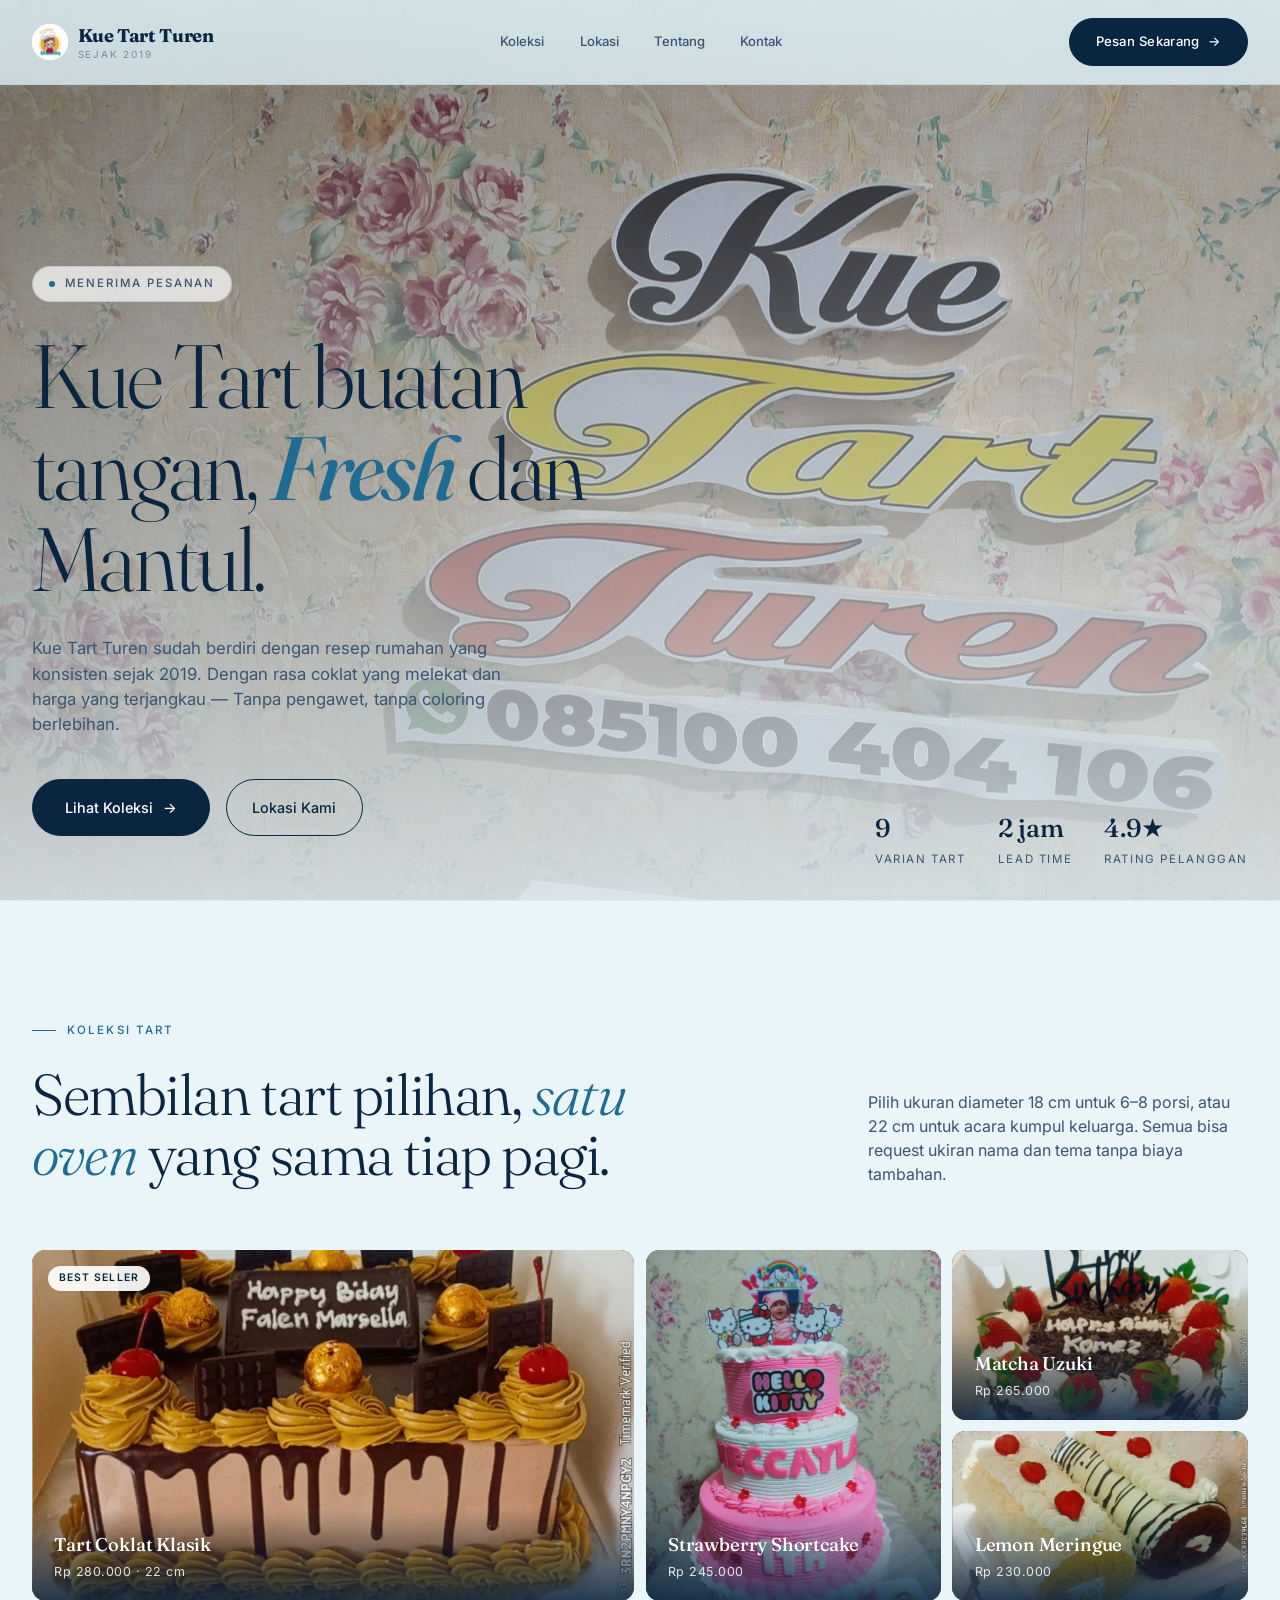
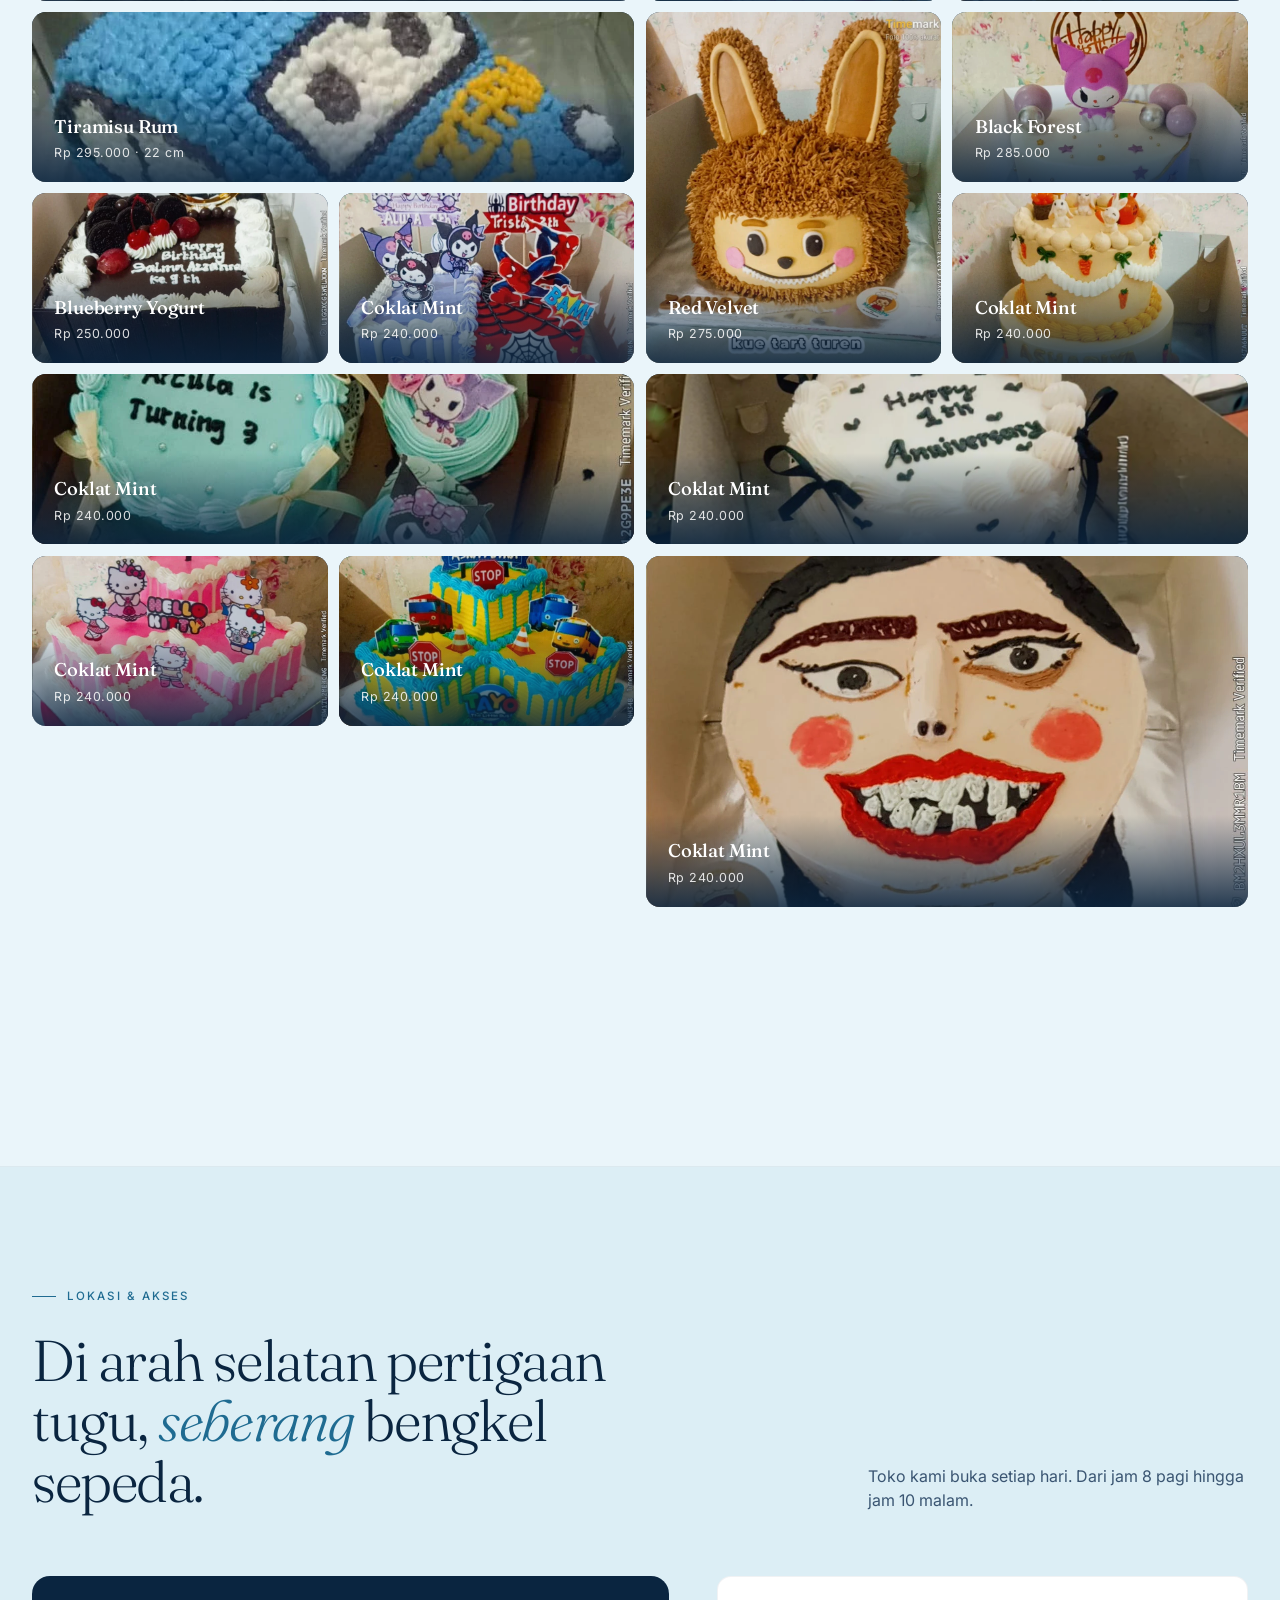
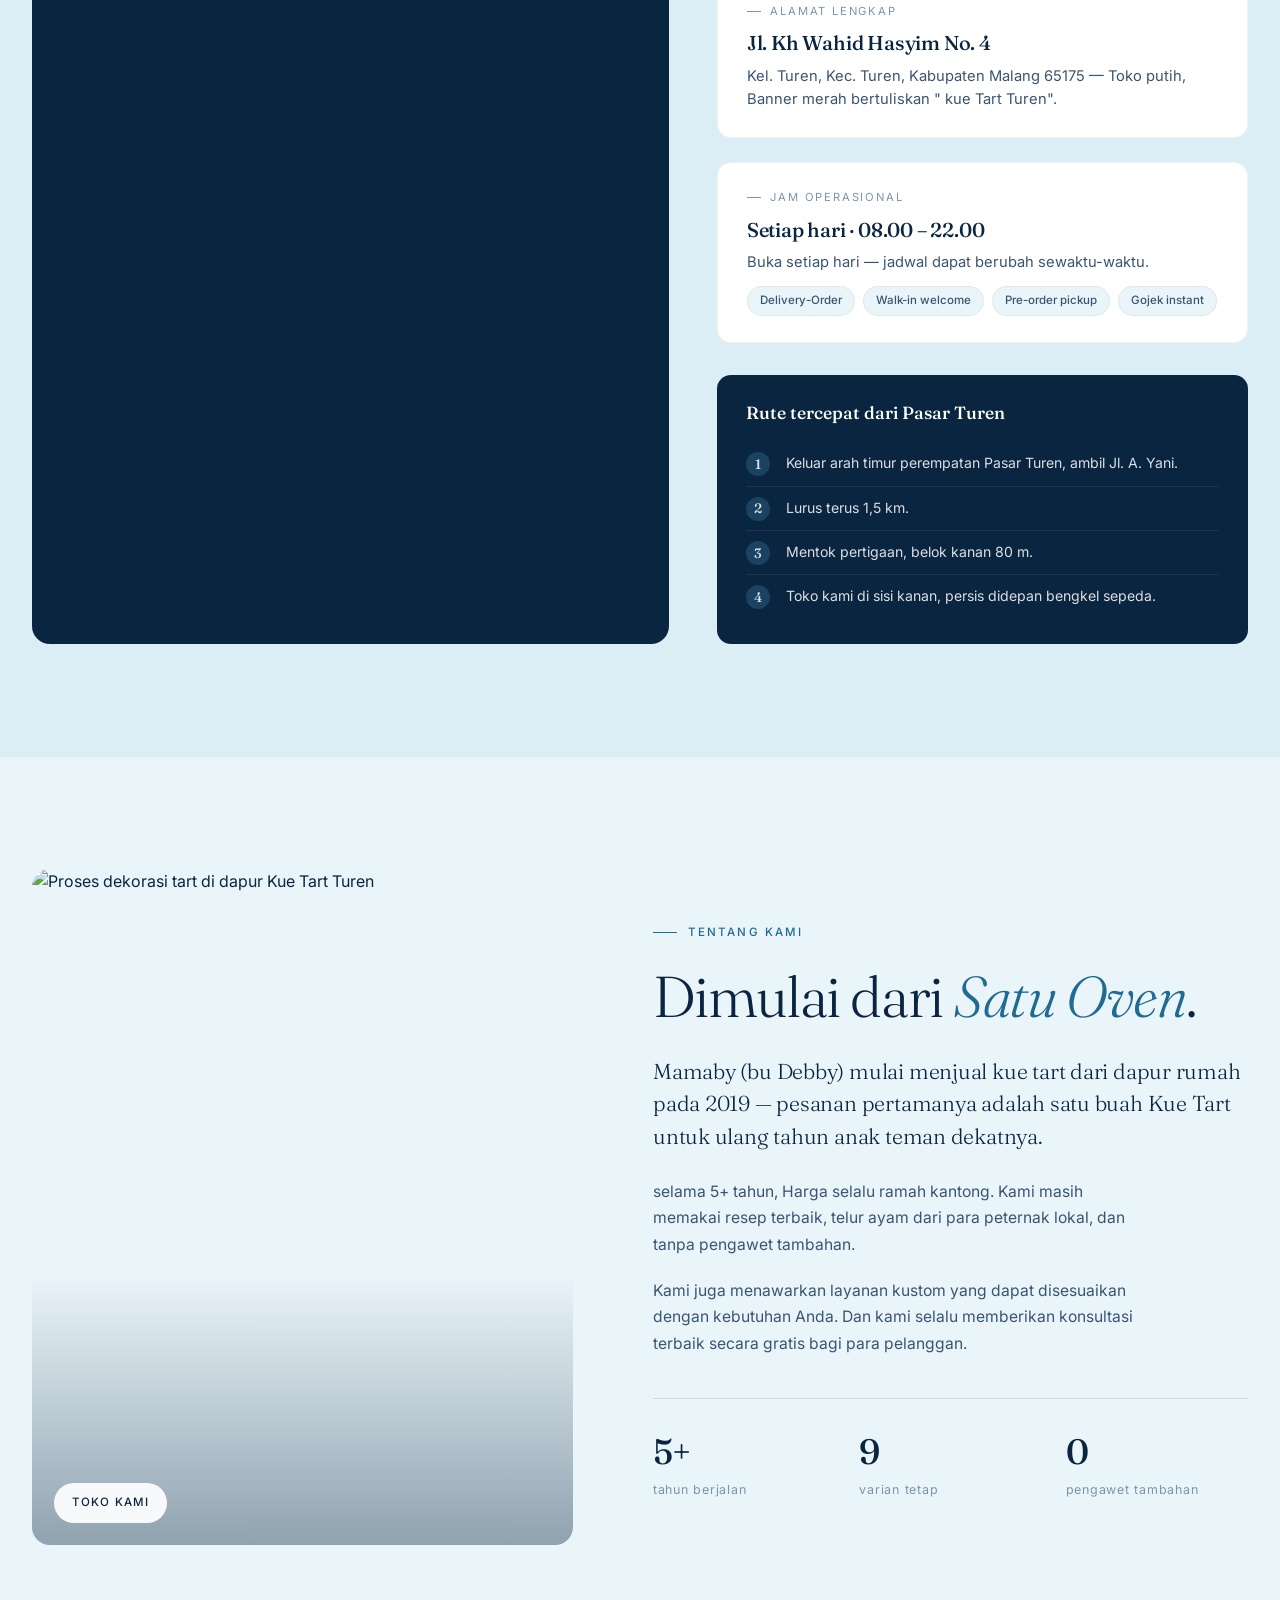
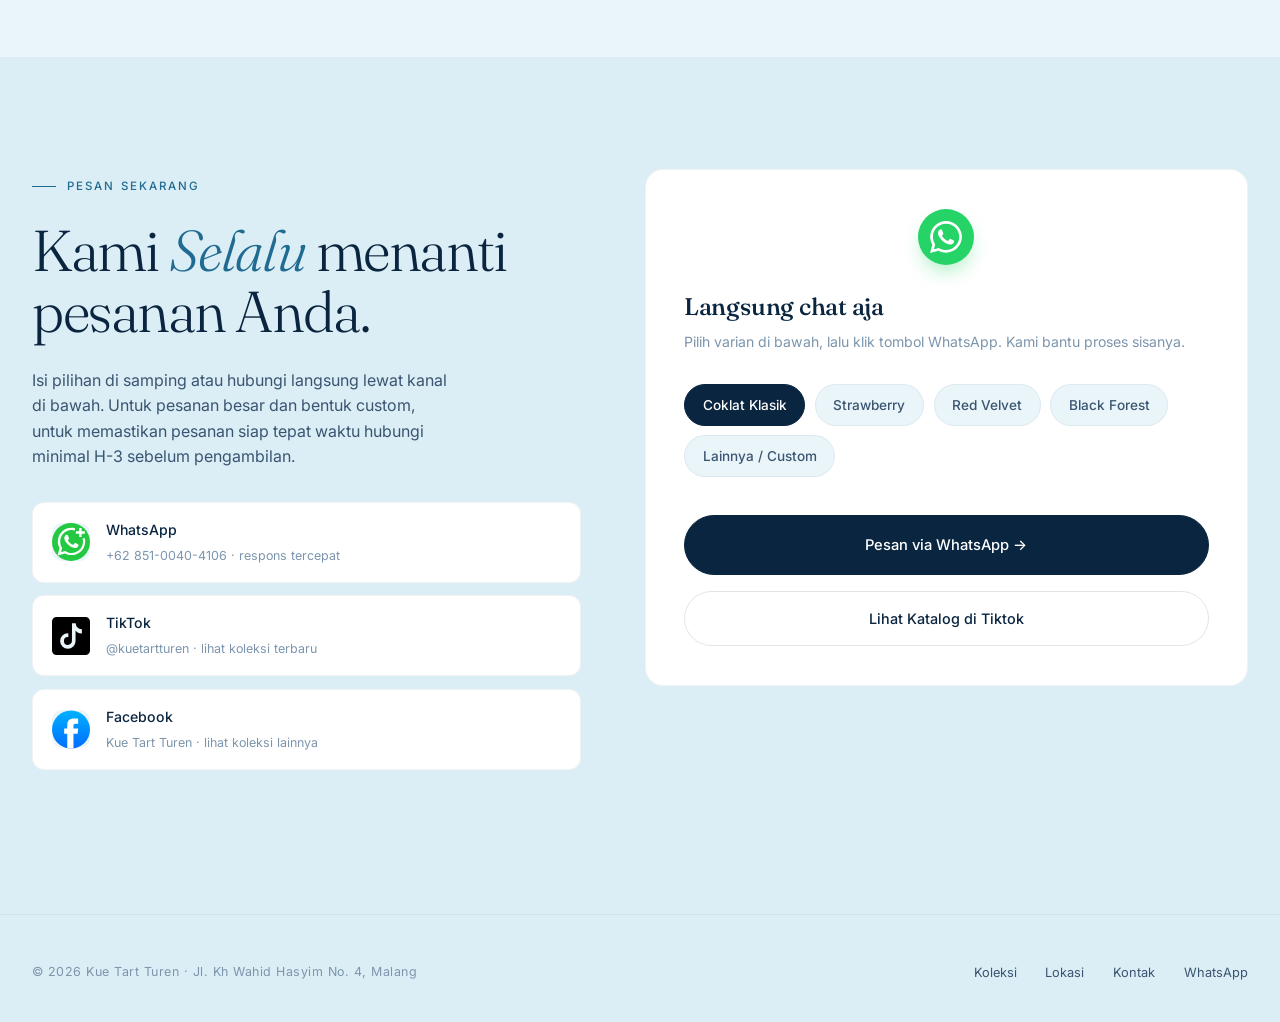
==== index.html @ ca5669f1 "badge thumbnails" ====
<!DOCTYPE html>
<html lang="id">
<head>
<meta charset="UTF-8">
<meta name="viewport" content="width=device-width, initial-scale=1.0">
<title>Kue Tart Turen — Tart Buatan Tangan, Tiap Hari Baru</title>
<link rel="preconnect" href="https://fonts.googleapis.com">
<link rel="preconnect" href="https://fonts.gstatic.com" crossorigin>
<link rel="stylesheet" href="https://fonts.googleapis.com/css2?family=Inter:wght@400;500;600&family=Fraunces:ital,opsz,wght@0,9..144,300;0,9..144,500;0,9..144,700;1,9..144,500&display=swap">
<link rel="stylesheet" href="style.css">
</head>
<body>
<!-- PRELOADER -->
<div id="preloader">
  <div class="loader-circle"></div>
  <p class="loader-text">Menyiapkan Oven...</p>
</div>

<!-- NAVBAR -->
<nav class="nav" id="nav">
  <a href="#beranda" class="logo" aria-label="Kue Tart Turen">
    <span aria-hidden="true"><img src="asset/logo.webp" alt="" class="logo-img"></span>
    <span>Kue Tart Turen<small>sejak 2019</small></span>
  </a>
  <div class="nav-links" id="navLinks">
    <a href="#koleksi">Koleksi</a>
    <a href="#lokasi">Lokasi</a>
    <a href="#tentang">Tentang</a>
    <a href="#kontak">Kontak</a>
  </div>
  <a href="#kontak" class="btn-cta">
    <span>Pesan Sekarang</span>
    <span class="arrow">→</span>
  </a>
  <div class="burger" id="burger" aria-label="Menu">
    <span></span><span></span><span></span>
  </div>
</nav>

<!-- HERO -->
<section class="hero" id="beranda">
  <!-- <img class="hero-photo" id="heroPhoto" src="/tartweb1/asset/tartheroc2.jpeg" alt="Kue Tart Turen"> -->
     <picture>
    <!-- Jika layar lebih dari 920px (Desktop), pakai tartheroc1.jpeg -->
    <source media="(min-width: 921px)" srcset="/asset/tartheroc1.webp">
    <!-- Default untuk HP & Tablet (di bawah 921px), pakai tartheroc2.jpeg -->
    <img class="hero-photo" id="heroPhoto" src="/asset/tartheroc2.webp" alt="Kue Tart Turen">
  </picture>
  <div class="hero-veil"></div>
  <div class="hero-content">
    <div class="hero-tag reveal"><span class="dot"></span> Menerima pesanan</div>
    <h1 class="reveal">Kue Tart buatan tangan, <em>Fresh</em> dan Mantul.</h1>
    <p class="hero-sub reveal">Kue Tart Turen sudah berdiri dengan resep rumahan yang konsisten sejak 2019. Dengan rasa coklat yang melekat dan harga yang terjangkau — Tanpa pengawet, tanpa coloring berlebihan.</p>
    <div class="hero-actions reveal">
      <a href="#koleksi" class="btn-primary">Lihat Koleksi <span class="arrow">→</span></a>
      <a href="#lokasi" class="btn-ghost">Lokasi Kami</a>
    </div>
  </div>
  <div class="hero-meta">
    <span><b>9</b>varian tart</span>
    <span><b>2 jam</b>lead time</span>
    <span><b>4.9★</b>rating pelanggan</span>
  </div>
</section>

<!-- KOLEKSI -->
<section class="koleksi" id="koleksi">
  <div class="container">
    <div class="section-head reveal">
      <div>
        <div class="eyebrow">Koleksi Tart</div>
        <h2 class="section-title">Sembilan tart pilihan, <em>satu oven</em> yang sama tiap pagi.</h2>
      </div>
      <p>Pilih ukuran diameter 18 cm untuk 6–8 porsi, atau 22 cm untuk acara kumpul keluarga. Semua bisa request ukiran nama dan tema tanpa biaya tambahan.</p>
    </div>

    <div class="mosaic reveal" id="mosaic">
      <div class="tile size-big">
        <div class="tile-badge">Best seller</div>
        <img src="/asset/thumb/tartguyur.webp" alt="Tart Coklat Klasik">
        <div class="tile-info">
          <h3>Tart Coklat Klasik</h3>
          <p class="price">Rp 280.000 · 22 cm</p>
          <p class="desc">Coklat Belgia 64%, krim mentega ringan, dua lapis spons coklat.</p>
        </div>
      </div>
      <div class="tile size-tall">
        <img src="asset/thumb/tarttingkat3.webp" alt="Strawberry Shortcake">
        <div class="tile-info">
          <h3>Strawberry Shortcake</h3>
          <p class="price">Rp 245.000</p>
          <p class="desc">Spons vanila, krim diplomat, strawberry segar.</p>
        </div>
      </div>
      <div class="tile">
        <img src="asset/thumb/strawberrycake.webp" alt="Matcha Uzuki">
        <div class="tile-info">
          <h3>Matcha Uzuki</h3>
          <p class="price">Rp 265.000</p>
        </div>
      </div>
      <div class="tile">
        <img src="asset/thumb/rollcake.webp" alt="Lemon Meringue">
        <div class="tile-info">
          <h3>Lemon Meringue</h3>
          <p class="price">Rp 230.000</p>
        </div>
      </div>
      <div class="tile size-wide">
        <img src="asset/thumb/3dkuekarakter.webp" alt="Tart Karakter">iramisu Rum">
        <div class="tile-info">
          <h3>Tiramisu Rum</h3>
          <p class="price">Rp 295.000 · 22 cm</p>
          <p class="desc">Mascarpone, kopi espresso, ladyfinger, sentuhan rum.</p>
        </div>
      </div>
      <div class="tile size-tall">
        <!-- <div class="tile-badge">Baru</div> -->
        <img src="asset/thumb/headcake.webp" alt="Red Velvet">
        <div class="tile-info">
          <h3>Red Velvet</h3>
          <p class="price">Rp 275.000</p>
          <p class="desc">Coklat merah, krim keju, krumble kacang.</p>
        </div>
      </div>
      <div class="tile">
        <img src="asset/thumb/tartkarakter.webp" alt="Black Forest">
        <div class="tile-info">
          <h3>Black Forest</h3>
          <p class="price">Rp 285.000</p>
        </div>
      </div>
      <div class="tile">
        <img src="asset/thumb/tartcoklatpagar.webp" alt="Blueberry Yogurt">
        <div class="tile-info">
          <h3>Blueberry Yogurt</h3>
          <p class="price">Rp 250.000</p>
        </div>
      </div>
      <!-- Contoh item ke-9 (dan seterusnya hingga 15) -->
      <div class="tile size-wide">
        <!-- <div class="tile-badge">Promo</div> -->
        <img src="asset/thumb/bentocupcake.webp" alt="Coklat Mint">
        <div class="tile-info">
          <h3>Coklat Mint</h3>
          <p class="price">Rp 240.000</p>
        </div>
      </div>
      <div class="tile">        
        <img src="asset/thumb/tart2tema.webp" alt="Coklat Mint">
        <div class="tile-info">
          <h3>Coklat Mint</h3>
          <p class="price">Rp 240.000</p>
        </div>
      </div>
      <div class="tile">        
        <img src="asset/thumb/tarttingkat2.webp" alt="Coklat Mint">
        <div class="tile-info">
          <h3>Coklat Mint</h3>
          <p class="price">Rp 240.000</p>
        </div>
      </div>
      <div class="tile size-wide">        
        <img src="asset/thumb/tartpita.webp" alt="Coklat Mint">
        <div class="tile-info">
          <h3>Coklat Mint</h3>
          <p class="price">Rp 240.000</p>
        </div>
      </div>
      <div class="tile">        
        <img src="asset/thumb/tartsudut.webp" alt="Coklat Mint">
        <div class="tile-info">
          <h3>Coklat Mint</h3>
          <p class="price">Rp 240.000</p>
        </div>
      </div>
      <div class="tile">        
        <img src="asset/thumb/tartsudutfull.webp" alt="Coklat Mint">
        <div class="tile-info">
          <h3>Coklat Mint</h3>
          <p class="price">Rp 240.000</p>
        </div>
      </div>
      <div class="tile size-big">        
        <img src="asset/thumb/uglyfacecake.webp" alt="Coklat Mint">
        <div class="tile-info">
          <h3>Coklat Mint</h3>
          <p class="price">Rp 240.000</p>
        </div>
      </div>
    </div>

          

    <div class="koleksi-foot reveal">
      <p>Pesanan custom di atas 2 kg atau bentuk karakter silakan konsultasi 3 hari sebelumnya — kapasitas oven terbatas.</p>
      <a href="#kontak" class="btn-ghost">Konsultasi pesanan →</a>
    </div>
  </div>
</section>

<!-- LOKASI -->
<section class="lokasi" id="lokasi">
  <div class="container">
    <div class="section-head reveal">
      <div>
        <div class="eyebrow">Lokasi & Akses</div>
        <h2 class="section-title">Di arah selatan pertigaan tugu, <em>seberang</em> bengkel sepeda.</h2>
      </div>
      <p>Toko kami buka setiap hari. Dari jam 8 pagi hingga jam 10 malam.</p>
    </div>

    <div class="lokasi-wrap reveal">
           <!-- MAP GOOGLE EMBED -->
      <div class="map-card">
        <iframe 
          src="https://www.google.com/maps/embed?pb=!1m18!1m12!1m3!1d1974.6518699689689!2d112.70474465391311!3d-8.172123708389917!2m3!1f0!2f0!3f0!3m2!1i1024!2i768!4f13.1!3m3!1m2!1s0x2dd61f5e01db86ab%3A0x867a70ca818c56b8!2sKue%20tart%20turen!5e0!3m2!1sen!2sid!4v1791032159980!5m2!1sen!2sid"
          style="border:0; width: 100%; height: 100%; position: absolute; inset: 0; min-height: 520px;" 
          allowfullscreen="" 
          loading="lazy" 
          referrerpolicy="no-referrer-when-downgrade">
        </iframe>
      </div>

      <!-- INFO -->
      <div class="lokasi-info">
        <div class="info-row">
          <div class="label">Alamat lengkap</div>
          <h4>Jl. Kh Wahid Hasyim No. 4</h4>
          <p>Kel. Turen, Kec. Turen, Kabupaten Malang 65175 — Toko putih, Banner merah bertuliskan " kue Tart Turen".</p>
        </div>

        <div class="info-row">
          <div class="label">Jam operasional</div>
          <h4>Setiap hari · 08.00 – 22.00</h4>
          <p>Buka setiap hari — jadwal dapat berubah sewaktu-waktu.</p>
          <div class="pill-row">
            <span class="pill">Delivery-Order</span>
            <span class="pill">Walk-in welcome</span>
            <span class="pill">Pre-order pickup</span>
            <span class="pill">Gojek instant</span>
          </div>
        </div>

        <div class="directions">
          <h4>Rute tercepat dari Pasar Turen</h4>
          <div class="dir-step"><span class="dir-num">1</span><span>Keluar arah timur perempatan Pasar Turen, ambil Jl. A. Yani.</span></div>
          <div class="dir-step"><span class="dir-num">2</span><span>Lurus terus 1,5 km.</span></div>
          <div class="dir-step"><span class="dir-num">3</span><span>Mentok pertigaan, belok kanan 80 m.</span></div>
          <div class="dir-step"><span class="dir-num">4</span><span>Toko kami di sisi kanan, persis didepan bengkel sepeda.</span></div>
        </div>
      </div>
    </div>
  </div>
</section>

<!-- ABOUT -->
<section class="about" id="tentang">
  <div class="container">
    <div class="about-wrap">
      <div class="about-visual reveal">
        <img src="https://picsum.photos/seed/tart-turen-pemilik/800/1000" alt="Proses dekorasi tart di dapur Kue Tart Turen">
        <div class="about-stamp">Toko Kami</div>
      </div>
      <div class="about-text reveal">
        <div class="eyebrow">Tentang Kami</div>
        <h2 class="section-title">Dimulai dari <em>Satu Oven</em>.</h2>
        <p class="lead" style="margin-top:1.8rem">Mamaby (bu Debby) mulai menjual kue tart dari dapur rumah pada 2019 — pesanan pertamanya adalah satu buah Kue Tart untuk ulang tahun anak teman dekatnya.</p>
        <p>selama 5+ tahun, Harga selalu ramah kantong. Kami masih memakai resep terbaik, telur ayam dari para peternak lokal, dan tanpa pengawet tambahan.</p>
        <p>Kami juga menawarkan layanan kustom yang dapat disesuaikan dengan kebutuhan Anda. Dan kami selalu memberikan konsultasi terbaik secara gratis bagi para pelanggan.</p>

        <div class="stats">
          <div class="stat"><b>5+</b><span>tahun berjalan</span></div>
          <div class="stat"><b>9</b><span>varian tetap</span></div>
          <div class="stat"><b>0</b><span>pengawet tambahan</span></div>
        </div>
      </div>
    </div>
  </div>
</section>

<!-- KONTAK -->
<section class="kontak" id="kontak">
  <div class="container">
    <div class="kontak-wrap">
      <div class="kontak-left reveal">
        <div class="eyebrow">Pesan Sekarang</div>
        <h2 class="section-title">Kami <em>Selalu</em> menanti pesanan Anda.</h2>
        <p>Isi pilihan di samping atau hubungi langsung lewat kanal di bawah. Untuk pesanan besar dan bentuk custom, untuk memastikan pesanan siap tepat waktu hubungi minimal H-3 sebelum pengambilan.</p>

        <div class="contact-channels">
          <a class="channel" href="https://wa.me/6285100404106">
            <div class="channel-ic"><img src="asset/wa.svg" alt=""></div>
            <div class="channel-info"><b>WhatsApp</b><span>+62 851-0040-4106 · respons tercepat</span></div>
          </a>
          <a class="channel" href="https://www.tiktok.com/@kuetartturen">
            <div class="channel-ic"><img src="asset/tt.svg" alt=""></div>
            <div class="channel-info"><b>TikTok</b><span>@kuetartturen · lihat koleksi terbaru</span></div>
          </a>
          <a class="channel" href="https://www.facebook.com/galangstmj.galangstmj.9">
            <div class="channel-ic"><img src="asset/fb.svg" alt=""></div>
            <div class="channel-info"><b>Facebook</b><span>Kue Tart Turen · lihat koleksi lainnya</span></div>
          </a>
        </div>
      </div>

           <!-- KARTU AKSI CEPAT -->
      <div class="form reveal quick-action">
        <!-- Background Shapes Mengambang -->
        <div class="float-bg">
          <span class="shape s1"></span>
          <span class="shape s2"></span>
          <span class="shape s3"></span>
          <span class="shape s4"></span>
          <span class="shape s5"></span>
        </div>

        <!-- Logo WhatsApp -->
        <div class="wa-logo">
          <svg viewBox="0 0 24 24" width="32" height="32" fill="currentColor">
            <path d="M.057 24l1.687-6.163c-1.041-1.804-1.588-3.849-1.587-5.946.003-6.556 5.338-11.891 11.893-11.891 3.181.001 6.167 1.24 8.413 3.488 2.245 2.248 3.481 5.236 3.48 8.414-.003 6.557-5.338 11.892-11.893 11.892-1.99-.001-3.951-.5-5.688-1.448l-6.305 1.654zm6.597-3.807c1.676.995 3.276 1.591 5.392 1.592 5.448 0 9.886-4.434 9.889-9.885.002-5.462-4.415-9.89-9.881-9.892-5.452 0-9.887 4.434-9.889 9.884-.001 2.225.651 3.891 1.746 5.634l-.999 3.648 3.742-.981zm11.387-5.464c-.074-.124-.272-.198-.57-.347-.297-.149-1.758-.868-2.031-.967-.272-.099-.47-.149-.669.149-.198.297-.768.967-.941 1.165-.173.198-.347.223-.644.074-.297-.149-1.255-.462-2.39-1.475-.883-.788-1.48-1.761-1.653-2.059-.173-.297-.018-.458.13-.606.134-.133.297-.347.446-.521.151-.172.2-.296.3-.495.099-.198.05-.372-.025-.521-.075-.148-.669-1.611-.916-2.206-.242-.579-.487-.501-.669-.51l-.57-.01c-.198 0-.52.074-.792.372s-1.04 1.016-1.04 2.479 1.065 2.876 1.213 3.074c.149.198 2.095 3.2 5.076 4.487.709.306 1.263.489 1.694.626.712.226 1.36.194 1.872.118.571-.085 1.758-.719 2.006-1.413.248-.695.248-1.29.173-1.414z"/>
          </svg>
        </div>
        
        <h3>Langsung chat aja</h3>
        <p class="form-sub">Pilih varian di bawah, lalu klik tombol WhatsApp. Kami bantu proses sisanya.</p>

        <div class="quick-options">
          <label class="quick-pill">
            <input type="radio" name="quicktart" value="Coklat Klasik" checked>
            <span>Coklat Klasik</span>
          </label>
          <label class="quick-pill">
            <input type="radio" name="quicktart" value="Strawberry Shortcake">
            <span>Strawberry</span>
          </label>
          <label class="quick-pill">
            <input type="radio" name="quicktart" value="Red Velvet">
            <span>Red Velvet</span>
          </label>
          <label class="quick-pill">
            <input type="radio" name="quicktart" value="Black Forest">
            <span>Black Forest</span>
          </label>
          <label class="quick-pill">
            <input type="radio" name="quicktart" value="Lainnya / Custom">
            <span>Lainnya / Custom</span>
          </label>
        </div>

        <a href="#" id="waQuickLink" class="form-submit" style="text-align:center; text-decoration:none; display:block;">
          Pesan via WhatsApp <span style="display:inline-block; transition:transform .4s;">→</span>
        </a>
        <a href="https://www.tiktok.com/@kuetartturen" class="btn-ghost" style="margin-top:1rem; width:100%; text-align:center; display:block; border:1px solid var(--line); padding:1rem; border-radius:999px;">
          Lihat Katalog di Tiktok
        </a>
      </div>
    </div>
  </div>
</section>

<!-- FOOTER -->
<footer>
  <div class="foot-wrap">
    <small>© 2026 Kue Tart Turen · Jl. Kh Wahid Hasyim No. 4, Malang</small>
    <div class="foot-links">
      <a href="#koleksi">Koleksi</a>
      <a href="#lokasi">Lokasi</a>
      <a href="#kontak">Kontak</a>
      <a href="https://wa.me/6281234567890" target="_blank">WhatsApp</a>
    </div>
  </div>
</footer>


<script src="script.js"></script>
</body>
</script>
</body>
</html>
---- style.css ----
/* ============ PRELOADER ============ */
  #preloader{
    position:fixed; inset:0; z-index:9999;
    background:var(--bg);
    display:flex; flex-direction:column; 
    align-items:center; justify-content:center;
    gap:1.5rem;
    transition:opacity .6s var(--ease-q), visibility .6s var(--ease-q);
  }
  #preloader.hide{
    opacity:0; visibility:hidden;
  }
  .loader-circle{
    width:48px; height:48px;
    border:3px solid var(--line);
    border-top-color:var(--accent-deep);
    border-radius:50%;
    animation:spin 0.8s linear infinite;
  }
  @keyframes spin{
    to { transform: rotate(360deg); }
  }
  .loader-text{
    font-family:'Fraunces',serif;
    font-size:1rem; font-weight:500;
    color:var(--ink-soft);
    letter-spacing:.04em;
  }
  
  :root{
    --bg:#DCEEF5;
    --bg-2:#EAF5FA;
    --surface:#FFFFFF;
    --ink:#0A2540;
    --ink-soft:#3A5572;
    --ink-faint:#7C95AD;
    --accent:#4A9BC4;
    --accent-deep:#1F6B91;
    --line:rgba(10,37,64,.12);
    --line-soft:rgba(10,37,64,.06);
    --ease-q:cubic-bezier(.22,1,.36,1);
    --ease-p:cubic-bezier(.4,0,.2,1);
    --ease-e:cubic-bezier(.16,1,.3,1);
  }
  *{margin:0;padding:0;box-sizing:border-box}
  html{scroll-behavior:smooth}
  body{
    font-family:'Inter',system-ui,sans-serif;
    background:var(--bg);
    color:var(--ink);
    line-height:1.5;
    overflow-x:hidden;
    -webkit-font-smoothing:antialiased;
  }
  img{display:block;max-width:100%}
  a{color:inherit;text-decoration:none}
  ::selection{background:var(--accent);color:#fff}

  /* ============ NAVBAR ============ */
  .nav{
    position:fixed;top:0;left:0;right:0;z-index:100;
    padding:1.1rem 2rem;
    display:flex;align-items:center;justify-content:space-between;
    background:rgba(220,238,245,.82);
    backdrop-filter:blur(14px);
    -webkit-backdrop-filter:blur(14px);
    border-bottom:1px solid var(--line-soft);
    transition:padding .4s var(--ease-q),background .4s var(--ease-q);
  }
  .nav.scrolled{padding:.75rem 2rem;background:rgba(220,238,245,.95)}
  .logo{display:flex;align-items:center;gap:.6rem;font-family:'Fraunces',serif;font-weight:700;font-size:1.15rem;letter-spacing:-.02em}
  /* .logo-mark{
    width:36px;height:36px;border-radius:50%;
    background:var(--ink);
    display:flex;align-items:center;justify-content:center;
    position:relative;
    transition:transform .5s var(--ease-e);
  }
  .logo-mark::before{
    content:"";position:absolute;inset:6px;border-radius:50%;
    background:linear-gradient(180deg,#F5D8C8 0%,#E8B89C 100%);
  }
  .logo-mark::after{
    content:"";position:absolute;top:3px;left:50%;transform:translateX(-50%);
    width:2px;height:6px;background:var(--ink);border-radius:2px;
  } */
  .logo-img{width:36px;height:auto;transition: transform .5s var(--ease-e);}
  .logo:hover .logo-img{transform:rotate(-12deg) scale(1.08)}
  .logo span small{display:block;font-family:'Inter',sans-serif;font-weight:500;font-size:.62rem;letter-spacing:.18em;text-transform:uppercase;color:var(--ink-faint);margin-top:-2px}

  .nav-links{display:flex;align-items:center;gap:2.2rem}
  .nav-links a{
    font-size:.82rem;font-weight:500;color:var(--ink-soft);
    position:relative;padding:.3rem 0;
    transition:color .3s var(--ease-q);
  }
  .nav-links a::after{
    content:"";position:absolute;left:0;bottom:0;width:0;height:1px;
    background:var(--ink);transition:width .4s var(--ease-e);
  }
  .nav-links a:hover{color:var(--ink)}
  .nav-links a:hover::after{width:100%}

  .btn-cta{
    position:relative;overflow:hidden;
    display:inline-flex;align-items:center;gap:.55rem;
    padding:.85rem 1.6rem;
    background:var(--ink);color:#fff;
    font-family:'Inter',sans-serif;font-weight:500;font-size:.82rem;
    letter-spacing:.02em;border-radius:999px;
    border:1px solid var(--ink);
    cursor:pointer;
    transition:transform .3s var(--ease-e),box-shadow .3s var(--ease-e);
  }
  .btn-cta::before{
    content:"";position:absolute;inset:0;z-index:-1;
    background:var(--accent-deep);
    transform:translateX(-101%);
    transition:transform .5s var(--ease-e);
  }
  .btn-cta:hover{transform:translateY(-2px);box-shadow:0 12px 24px -8px rgba(10,37,64,.4)}
  .btn-cta:hover::before{transform:translateX(0)}
  .btn-cta:active{transform:translateY(0) scale(.97);transition-duration:.1s}
  .btn-cta .arrow{
    display:inline-block;transition:transform .4s var(--ease-e);
  }
  .btn-cta:hover .arrow{transform:translateX(4px)}

  .burger{display:none;flex-direction:column;gap:5px;cursor:pointer;padding:.4rem}
  .burger span{width:22px;height:2px;background:var(--ink);transition:.3s var(--ease-q)}
  .burger.open span:nth-child(1){transform:translateY(7px) rotate(45deg)}
  .burger.open span:nth-child(2){opacity:0}
  .burger.open span:nth-child(3){transform:translateY(-7px) rotate(-45deg)}

  /* ============ HERO ============ */
  .hero{
    position:relative;
    min-height:100vh;
    padding:8rem 2rem 4rem;
    display:flex;flex-direction:column;justify-content:flex-end;
    overflow:hidden;
  }
  .hero-photo{
    position:absolute;inset:0;z-index:1;
    width:100%;height:100%;object-fit:cover;
    opacity:0;
    transform:scale(1.05);
    transition:opacity 1.6s var(--ease-q), transform 1.6s var(--ease-q);
  }
  .hero-photo.in{opacity:1;transform:scale(1);}
  .hero-veil{
    position:absolute;inset:0;z-index:2;
    background:linear-gradient(180deg,rgba(220,238,245,.4) 0%,rgba(255, 255, 255, 0.1) 10%,rgba(228, 239, 244, 0.85) 100%);
  }
  .hero-content{
    position:relative;z-index:3;
    max-width:1400px;margin:0 auto;width:100%;
  }
  .hero-tag{
    display:inline-flex;align-items:center;gap:.6rem;
    padding:.5rem 1rem;border-radius:999px;
    background:rgba(255,255,255,.7);backdrop-filter:blur(8px);
    border:1px solid var(--line);
    font-size:.72rem;font-weight:500;letter-spacing:.16em;text-transform:uppercase;color:var(--ink-soft);
    margin-bottom:1.8rem;
  }
  .hero-tag .dot{width:6px;height:6px;border-radius:50%;background:var(--accent-deep);animation:pulse 2.4s infinite}
  @keyframes pulse{0%,100%{opacity:1}50%{opacity:.3}}

  .hero h1{
    font-family:'Fraunces',serif;font-weight:300;
    font-size:clamp(2.6rem,7vw,5.8rem);
    line-height:1.02;letter-spacing:-.03em;
    max-width:14ch;
    margin-bottom:2rem;
  }
  .hero h1 em{font-style:italic;font-weight:500;color:var(--accent-deep)}
  .hero-sub{
    font-size:1.05rem;color:var(--ink-soft);max-width:46ch;
    margin-bottom:2.6rem;
  }
  .hero-actions{display:flex;gap:1rem;flex-wrap:wrap;align-items:center}
  .btn-primary{
    position:relative;overflow:hidden;
    padding:1.05rem 2rem;
    background:var(--ink);color:#fff;
    font-weight:500;font-size:.9rem;
    border-radius:999px;border:1px solid var(--ink);
    cursor:pointer;
    display:inline-flex;align-items:center;gap:.6rem;
    transition:transform .3s var(--ease-e),box-shadow .3s var(--ease-e);
  }
  .btn-primary::before{
    content:"";position:absolute;inset:0;z-index:-1;background:var(--accent-deep);
    transform:translateX(-101%);transition:transform .5s var(--ease-e);
  }
  .btn-primary:hover{transform:translateY(-2px);box-shadow:0 14px 28px -10px rgba(10,37,64,.45)}
  .btn-primary:hover::before{transform:translateX(0)}
  .btn-primary:active{transform:translateY(0) scale(.97);transition-duration:.1s}

  .btn-ghost{
    padding:1.05rem 1.6rem;
    background:transparent;color:var(--ink);
    font-weight:500;font-size:.9rem;
    border-radius:999px;border:1px solid var(--ink);
    cursor:pointer;
    transition:background .3s var(--ease-q),color .3s var(--ease-q);
  }
  .btn-ghost:hover{background:var(--ink);color:#fff}
  .btn-ghost:active{transform:scale(.97);transition-duration:.1s}

  .hero-meta{
    position:absolute;bottom:2rem;right:2rem;z-index:3;
    display:flex;gap:2rem;
    font-size:.72rem;letter-spacing:.14em;text-transform:uppercase;color:var(--ink-soft);
  }
  .hero-meta span b{display:block;font-family:'Fraunces',serif;font-size:1.6rem;font-weight:500;color:var(--ink);letter-spacing:-.01em;text-transform:none;margin-bottom:.2rem}

  /* ============ SECTION SHELL ============ */
  section{padding:7rem 2rem;position:relative}
  .container{max-width:1400px;margin:0 auto}
  .eyebrow{
    display:inline-flex;align-items:center;gap:.7rem;
    font-size:.72rem;font-weight:500;letter-spacing:.18em;text-transform:uppercase;
    color:var(--accent-deep);
    margin-bottom:1.6rem;
  }
  .eyebrow::before{content:"";width:24px;height:1px;background:var(--accent-deep)}
  .section-title{
    font-family:'Fraunces',serif;font-weight:300;
    font-size:clamp(2rem,4.5vw,3.6rem);
    line-height:1.05;letter-spacing:-.025em;
    max-width:18ch;
  }
  .section-title em{font-style:italic;color:var(--accent-deep)}
  .section-head{display:flex;justify-content:space-between;align-items:flex-end;gap:3rem;flex-wrap:wrap;margin-bottom:4rem}
  .section-head p{max-width:38ch;color:var(--ink-soft);font-size:1rem}

  .reveal{opacity:0;transform:translateY(40px);transition:opacity 1.1s var(--ease-q),transform 1.1s var(--ease-q)}
  .reveal.in{opacity:1;transform:none}

  /* ============ KOLEKSI ============ */
  .koleksi{background:var(--bg-2);border-top:1px solid var(--line-soft);border-bottom:1px solid var(--line-soft)}
  .mosaic{
    display:grid;
    grid-template-columns:repeat(4,1fr);
    grid-auto-rows:170px;
    gap:.7rem;
    grid-auto-flow:dense;
  }
  .tile{
    position:relative;overflow:hidden;border-radius:14px;
    cursor:pointer;background:var(--ink);
  }
  .tile img{
    width:100%;height:100%;object-fit:cover;
    transition:transform .9s var(--ease-e),filter .6s var(--ease-q);
    filter:brightness(.95) saturate(1.05);
  }
  .tile:hover img{transform:scale(1.06);filter:brightness(1.05) saturate(1.15)}
  .tile-info{
    position:absolute;left:0;right:0;bottom:0;
    padding:1.4rem 1.4rem 1.2rem;
    background:linear-gradient(180deg,transparent 0%,rgba(10,37,64,.85) 100%);
    color:#fff;
    transform:translateY(0);
    transition:padding .5s var(--ease-e);
  }
  .tile-info h3{font-family:'Fraunces',serif;font-weight:500;font-size:1.15rem;letter-spacing:-.01em;margin-bottom:.25rem}
  .tile-info .price{font-size:.78rem;opacity:.85;letter-spacing:.04em}
  .tile-info .desc{
    font-size:.82rem;opacity:0;max-height:0;
    transition:opacity .4s var(--ease-q),max-height .5s var(--ease-e);
  }
  .tile:hover .tile-info{padding-bottom:1.6rem}
  .tile:hover .tile-info .desc{opacity:.9;max-height:60px;margin-top:.4rem}
  .size-tall{grid-row:span 2}
  .size-wide{grid-column:span 2}
  .size-big{grid-row:span 2;grid-column:span 2}

  .tile-badge{
    position:absolute;top:1rem;left:1rem;
    padding:.3rem .7rem;border-radius:999px;
    background:rgba(255,255,255,.92);color:var(--ink);
    font-size:.65rem;font-weight:600;letter-spacing:.1em;text-transform:uppercase;
    z-index:2;
  }

  .koleksi-foot{
    margin-top:3rem;
    display:flex;justify-content:space-between;align-items:center;
    padding-top:2rem;border-top:1px solid var(--line-soft);
    flex-wrap:wrap;gap:1.5rem;
  }
  .koleksi-foot p{color:var(--ink-soft);font-size:.92rem;max-width:38ch}
  .koleksi-foot .btn-ghost{padding:.85rem 1.5rem;font-size:.85rem}

  /* ============ LOKASI ============ */
  .lokasi{background:var(--bg)}
  .lokasi-wrap{
    display:grid;grid-template-columns:1.2fr 1fr;gap:3rem;align-items:stretch;
  }
  .map-card{
    position:relative;
    background:var(--ink);
    border-radius:18px;overflow:hidden;
    min-height:520px;
    color:#fff;
  }
  .map-bg{
    position:absolute;inset:0;
    background:
      radial-gradient(circle at 30% 40%,rgba(74,155,196,.25) 0%,transparent 40%),
      radial-gradient(circle at 70% 70%,rgba(74,155,196,.18) 0%,transparent 45%),
      var(--ink);
  }
  .map-grid{
    position:absolute;inset:0;
    background-image:
      linear-gradient(rgba(255,255,255,.05) 1px,transparent 1px),
      linear-gradient(90deg,rgba(255,255,255,.05) 1px,transparent 1px);
    background-size:48px 48px;
  }
  .map-roads{position:absolute;inset:0}
  .road{
    position:absolute;background:rgba(255,255,255,.1);
  }
  .road.r1{left:0;right:0;top:38%;height:3px}
  .road.r2{left:0;right:0;top:72%;height:2px;background:rgba(255,255,255,.06)}
  .road.r3{top:0;bottom:0;left:42%;width:2px;background:rgba(255,255,255,.06)}
  .road.r4{top:0;bottom:0;left:68%;width:3px}
  .road.r5{top:20%;left:10%;width:35%;height:2px;transform:rotate(18deg);transform-origin:left center;background:rgba(255,255,255,.06)}

  .map-pin{
    position:absolute;left:42%;top:52%;
    transform:translate(-50%,-100%);
    z-index:5;
  }
  .pin-dot{
    width:14px;height:14px;border-radius:50%;background:var(--accent);
    border:3px solid #fff;
    box-shadow:0 0 0 0 rgba(74,155,196,.5);
    animation:pindrop 1.2s var(--ease-e) both,pinring 2.4s infinite 1.2s;
  }
  @keyframes pindrop{
    0%{transform:translateY(-40px);opacity:0}
    60%{transform:translateY(4px)}
    100%{transform:translateY(0);opacity:1}
  }
  @keyframes pinring{
    0%{box-shadow:0 0 0 0 rgba(74,155,196,.5)}
    70%{box-shadow:0 0 0 18px rgba(74,155,196,0)}
    100%{box-shadow:0 0 0 0 rgba(74,155,196,0)}
  }
  .pin-stick{
    position:absolute;left:50%;top:14px;transform:translateX(-50%);
    width:2px;height:24px;background:#fff;
  }
  .pin-label{
    position:absolute;left:50%;bottom:100%;transform:translateX(-50%);
    margin-bottom:10px;
    padding:.55rem .9rem;border-radius:8px;
    background:#fff;color:var(--ink);
    font-size:.78rem;font-weight:500;white-space:nowrap;
    box-shadow:0 8px 18px -6px rgba(0,0,0,.4);
  }
  .pin-label::after{
    content:"";position:absolute;left:50%;top:100%;transform:translateX(-50%);
    border:6px solid transparent;border-top-color:#fff;
  }

  .map-label{
    position:absolute;
    font-size:.65rem;letter-spacing:.14em;text-transform:uppercase;
    color:rgba(255,255,255,.4);font-weight:500;
  }
  .map-label.l1{top:14%;left:8%}
  .map-label.l2{top:30%;right:10%}
  .map-label.l3{bottom:14%;left:12%}
  .map-label.l4{bottom:18%;right:8%}

  .map-compass{
    position:absolute;top:1.4rem;right:1.4rem;
    width:48px;height:48px;border-radius:50%;
    border:1px solid rgba(255,255,255,.2);
    display:flex;align-items:center;justify-content:center;
    font-family:'Fraunces',serif;font-size:.85rem;color:rgba(255,255,255,.6);
  }
  .map-compass::before{
    content:"";position:absolute;top:6px;left:50%;transform:translateX(-50%);
    width:2px;height:8px;background:var(--accent);
  }

  .map-coords{
    position:absolute;bottom:1.4rem;left:1.4rem;
    font-size:.7rem;letter-spacing:.1em;color:rgba(255,255,255,.45);
    font-family:'Fraunces',serif;
  }

  .lokasi-info{
    display:flex;flex-direction:column;gap:1.5rem;
  }
  .info-row{
    padding:1.6rem 1.8rem;
    background:var(--surface);border-radius:14px;
    border:1px solid var(--line-soft);
    transition:transform .4s var(--ease-e),border-color .4s var(--ease-q);
  }
  .info-row:hover{transform:translateY(-3px);border-color:var(--accent)}
  .info-row .label{
    font-size:.7rem;letter-spacing:.16em;text-transform:uppercase;color:var(--ink-faint);
    margin-bottom:.55rem;display:flex;align-items:center;gap:.6rem;
  }
  .info-row .label::before{content:"";width:14px;height:1px;background:var(--ink-faint)}
  .info-row h4{font-family:'Fraunces',serif;font-weight:500;font-size:1.25rem;letter-spacing:-.01em;margin-bottom:.4rem}
  .info-row p{color:var(--ink-soft);font-size:.92rem;line-height:1.6}
  .info-row .pill-row{display:flex;gap:.5rem;flex-wrap:wrap;margin-top:.7rem}
  .pill{padding:.35rem .75rem;border-radius:999px;background:var(--bg-2);font-size:.72rem;font-weight:500;color:var(--ink-soft);border:1px solid var(--line-soft)}

  .directions{
    margin-top:.5rem;padding:1.6rem 1.8rem;
    background:var(--ink);color:#fff;border-radius:14px;
    position:relative;overflow:hidden;
  }
  .directions h4{font-family:'Fraunces',serif;font-weight:500;font-size:1.1rem;margin-bottom:1rem}
  .dir-step{
    display:flex;gap:1rem;padding:.6rem 0;
    border-bottom:1px solid rgba(255,255,255,.08);
    font-size:.88rem;
  }
  .dir-step:last-child{border:none}
  .dir-num{
    flex-shrink:0;width:24px;height:24px;border-radius:50%;
    background:rgba(74,155,196,.25);color:var(--accent);
    display:flex;align-items:center;justify-content:center;
    font-family:'Fraunces',serif;font-size:.85rem;font-weight:500;
  }
  .dir-step span{color:rgba(255,255,255,.85);line-height:1.5}

  /* ============ ABOUT ============ */
  .about{background:var(--bg-2);border-top:1px solid var(--line-soft)}
  .about-wrap{display:grid;grid-template-columns:1fr 1.1fr;gap:5rem;align-items:center}
  .about-visual{
    position:relative;aspect-ratio:4/5;border-radius:18px;overflow:hidden;
  }
  .about-visual img{width:100%;height:100%;object-fit:cover;transition:transform 1.4s var(--ease-e)}
  .about-visual:hover img{transform:scale(1.04)}
  .about-visual::after{
    content:"";position:absolute;inset:0;
    background:linear-gradient(180deg,transparent 60%,rgba(10,37,64,.4) 100%);
  }
  .about-stamp{
    position:absolute;bottom:1.4rem;left:1.4rem;
    padding:.7rem 1.1rem;border-radius:999px;
    background:rgba(255,255,255,.92);backdrop-filter:blur(6px);
    font-size:.72rem;font-weight:500;letter-spacing:.1em;text-transform:uppercase;color:var(--ink);
    z-index:2;
  }
  .about-text h2{margin-bottom:1.8rem}
  .about-text .lead{
    font-family:'Fraunces',serif;font-size:1.35rem;line-height:1.5;font-weight:300;color:var(--ink);
    margin-bottom:1.6rem;letter-spacing:-.01em;
  }
  .about-text .lead em{font-style:italic;color:var(--accent-deep)}
  .about-text p{color:var(--ink-soft);font-size:.98rem;line-height:1.7;margin-bottom:1.2rem;max-width:48ch}

  .stats{
    display:grid;grid-template-columns:repeat(3,1fr);gap:1.5rem;
    margin-top:2.5rem;padding-top:2.2rem;border-top:1px solid var(--line);
  }
  .stat b{display:block;font-family:'Fraunces',serif;font-size:2.2rem;font-weight:500;color:var(--ink);letter-spacing:-.02em;line-height:1;margin-bottom:.4rem}
  .stat span{font-size:.78rem;color:var(--ink-faint);letter-spacing:.06em}

  /* ============ KONTAK ============ */
  .kontak{background:var(--bg);position:relative}
  .kontak-wrap{display:grid;grid-template-columns:1fr 1.1fr;gap:4rem;align-items:start}
  .kontak-left h2{margin-bottom:1.6rem}
  .kontak-left p{color:var(--ink-soft);font-size:1rem;line-height:1.6;margin-bottom:2rem;max-width:42ch}
  .contact-channels{display:flex;flex-direction:column;gap:.8rem;margin-bottom:2rem}
  .channel{
    display:flex;align-items:center;gap:1rem;
    padding:1rem 1.2rem;border-radius:12px;
    background:var(--surface);border:1px solid var(--line-soft);
    transition:transform .3s var(--ease-e),border-color .3s var(--ease-q);
    cursor:pointer;
  }
  .channel:hover{transform:translateX(4px);border-color:var(--accent)}
  .channel-ic{
    width:38px;height:38px;border-radius:10px;
    background:var(--bg-2);display:flex;align-items:center;justify-content:center;
    font-family:'Fraunces',serif;font-weight:500;color:var(--ink);
    flex-shrink:0;
  }
  .channel-info b{display:block;font-size:.88rem;font-weight:500;margin-bottom:.1rem}
  .channel-info span{font-size:.78rem;color:var(--ink-faint)}

  .form{
    background:var(--surface);border-radius:18px;
    padding:2.4rem;border:1px solid var(--line-soft);
  }
  .form h3{font-family:'Fraunces',serif;font-weight:500;font-size:1.5rem;letter-spacing:-.01em;margin-bottom:.4rem}
  .form-sub{font-size:.88rem;color:var(--ink-faint);margin-bottom:2rem}
  .field{margin-bottom:1.2rem}
  .field label{
    display:block;font-size:.72rem;letter-spacing:.14em;text-transform:uppercase;
    color:var(--ink-faint);margin-bottom:.5rem;font-weight:500;
  }
  .field input,.field select,.field textarea{
    width:100%;padding:.9rem 1rem;
    background:var(--bg-2);border:1px solid transparent;
    border-radius:10px;
    font-family:inherit;font-size:.92rem;color:var(--ink);
    transition:border-color .3s var(--ease-q),background .3s var(--ease-q);
  }
  .field input:focus,.field select:focus,.field textarea:focus{
    outline:none;border-color:var(--accent);background:#fff;
  }
  .field textarea{resize:vertical;min-height:90px;font-family:inherit}
  .field-row{display:grid;grid-template-columns:1fr 1fr;gap:1rem}
  .form-submit{
    width:100%;padding:1.1rem;
    background:var(--ink);color:#fff;
    font-weight:500;font-size:.92rem;
    border-radius:999px;border:1px solid var(--ink);
    cursor:pointer;
    position:relative;overflow:hidden;
    transition:transform .3s var(--ease-e),box-shadow .3s var(--ease-e);
    margin-top:.6rem;
  }
  .form-submit::before{
    content:"";position:absolute;inset:0;z-index:-1;background:var(--accent-deep);
    transform:translateX(-101%);transition:transform .5s var(--ease-e);
  }
  .form-submit:hover{transform:translateY(-2px);box-shadow:0 14px 28px -10px rgba(10,37,64,.45)}
  .form-submit:hover::before{transform:translateX(0)}
  .form-submit:active{transform:translateY(0) scale(.98);transition-duration:.1s}

    /* ============ QUICK ACTION FORM ============ */
  .quick-action{
    display:flex; flex-direction:column;
  }
  .quick-options{
    display:flex; flex-wrap:wrap; gap:.6rem;
    margin-bottom:1.8rem;
  }
  .quick-pill{
    cursor:pointer;
    position:relative;
  }
  .quick-pill input{
    position:absolute; opacity:0; pointer-events:none;
  }

  .quick-pill span{
    display:inline-block;
    padding:.6rem 1.1rem;
    border-radius:999px;
    background:var(--bg-2);
    border:1px solid var(--line-soft);
    font-size:.85rem; font-weight:500;
    color:var(--ink-soft);
    transition:all .3s var(--ease-q);
  }
  .quick-pill:hover span{
    border-color:var(--accent);
    color:var(--ink);
  }
  .quick-pill input:checked + span{
    background:var(--ink);
    color:#fff;
    border-color:var(--ink);
  }

    /* ============ FLOATING SHAPES & WA LOGO ============ */
  .quick-action{
    position:relative;
    overflow:hidden; /* agar shape tidak keluar kotak */
    transition:transform .4s var(--ease-e), box-shadow .4s var(--ease-e);
  }
  /* Efek hover pada kartu */
  .quick-action:hover{
    transform:translateY(-4px);
    box-shadow:0 20px 40px -15px rgba(10,37,64,.2);
  }
  /* Pastikan teks dan tombol berada di atas shape */
  .quick-action h3, 
  .quick-action p, 
  .quick-options, 
  .quick-action a {
    position:relative;
    z-index:2;
  }

  /* Logo WA */
  .wa-logo{
    width:56px; height:56px;
    background:#25D366; /* Warna hijau WhatsApp */
    color:#fff;
    border-radius:50%;
    display:flex; align-items:center; justify-content:center;
    margin:0 auto 1.5rem;
    position:relative; z-index:2;
    box-shadow:0 10px 20px -5px rgba(37, 211, 102, 0.4);
    transition:transform .4s var(--ease-e);
  }
  /* Efek hover pada logo */
  .quick-action:hover .wa-logo{
    transform:scale(1.1) rotate(-5deg);
  }

  /* Animasi Shapes Mengambang */
  .float-bg{
    position:absolute; top:0; left:0; right:0; bottom:0;
    z-index:1;
    pointer-events:none; /* agar tidak mengganggu klik tombol */
  }
  .shape{
    position:absolute;
    opacity:0;
    animation:floatUp 8s linear infinite;
  }
  .shape.s1 { left:10%; bottom:-20px; width:12px; height:12px; background:var(--accent); border-radius:50%; animation-duration:7s; }
  .shape.s2 { left:80%; bottom:-20px; width:16px; height:16px; background:#F5D8C8; border-radius:4px; animation-duration:9s; animation-delay:1s; transform:rotate(45deg); }
  .shape.s3 { left:30%; bottom:-20px; width:8px; height:8px; background:var(--accent-deep); border-radius:50%; animation-duration:6s; animation-delay:2s; }
  .shape.s4 { left:60%; bottom:-20px; width:10px; height:10px; background:var(--ink-soft); border-radius:2px; animation-duration:10s; animation-delay:0.5s; }
  .shape.s5 { left:45%; bottom:-20px; width:14px; height:14px; border:2px solid var(--accent); border-radius:50%; animation-duration:8s; animation-delay:1.5s; }

  @keyframes floatUp {
    0% { transform:translateY(0) rotate(0deg); opacity:0; }
    15% { opacity:0.5; }
    80% { opacity:0.3; }
    100% { transform:translateY(-450px) rotate(360deg); opacity:0; }
  }

  /* Matikan animasi jika user reduce-motion */
  @media (prefers-reduced-motion:reduce){
    .shape { animation:none; display:none; }
  }

  /* ============ FOOTER ============ */
  footer{
    padding:3rem 2rem 2.5rem;
    border-top:1px solid var(--line-soft);
    background:var(--bg);
  }
  .foot-wrap{
    max-width:1400px;margin:0 auto;
    display:flex;justify-content:space-between;align-items:center;
    flex-wrap:wrap;gap:1.5rem;
  }
  .foot-wrap small{font-size:.78rem;color:var(--ink-faint);letter-spacing:.04em}
  .foot-links{display:flex;gap:1.8rem;font-size:.8rem;color:var(--ink-soft)}
  .foot-links a{transition:color .3s var(--ease-q)}
  .foot-links a:hover{color:var(--ink)}

  /* ============ RESPONSIVE ============ */
  @media (max-width:920px){
    .nav-links{display:none}
    .burger{display:flex}
    .nav-links.mobile{
      display:flex;flex-direction:column;
      position:absolute;top:100%;left:0;right:0;
      background:var(--bg);padding:2rem;gap:1.4rem;
      border-bottom:1px solid var(--line);
    }
    .nav-links.mobile a{font-size:1rem}
    .lokasi-wrap{grid-template-columns:1fr}
    .about-wrap{grid-template-columns:1fr;gap:3rem}
    .kontak-wrap{grid-template-columns:1fr;gap:2.5rem}
    .map-card{min-height:420px}
    .hero-meta{display:none}
    .mosaic{grid-template-columns:repeat(2,1fr);grid-auto-rows:160px}
    .size-big{grid-column:span 2;grid-row:span 2}
    .size-wide{grid-column:span 2}
    .size-tall{grid-row:span 2}
    .field-row{grid-template-columns:1fr}
    section{padding:5rem 1.5rem}
    .hero{padding:7rem 1.5rem 3rem}
    .nav{padding:1rem 1.5rem}
    .stats{grid-template-columns:repeat(3,1fr);gap:1rem}
    .stat b{font-size:1.6rem}
  }
  @media (max-width:560px){
    .btn-cta{padding:.7rem 1.2rem;font-size:.76rem}
    .logo{font-size:1rem}
    .logo span small{font-size:.55rem}
    .form{padding:1.8rem 1.4rem}
    .section-head{flex-direction:column;align-items:flex-start}
  }
  @media (prefers-reduced-motion:reduce){
    *,*::before,*::after{animation-duration:.01ms!important;transition-duration:.01ms!important}
  }
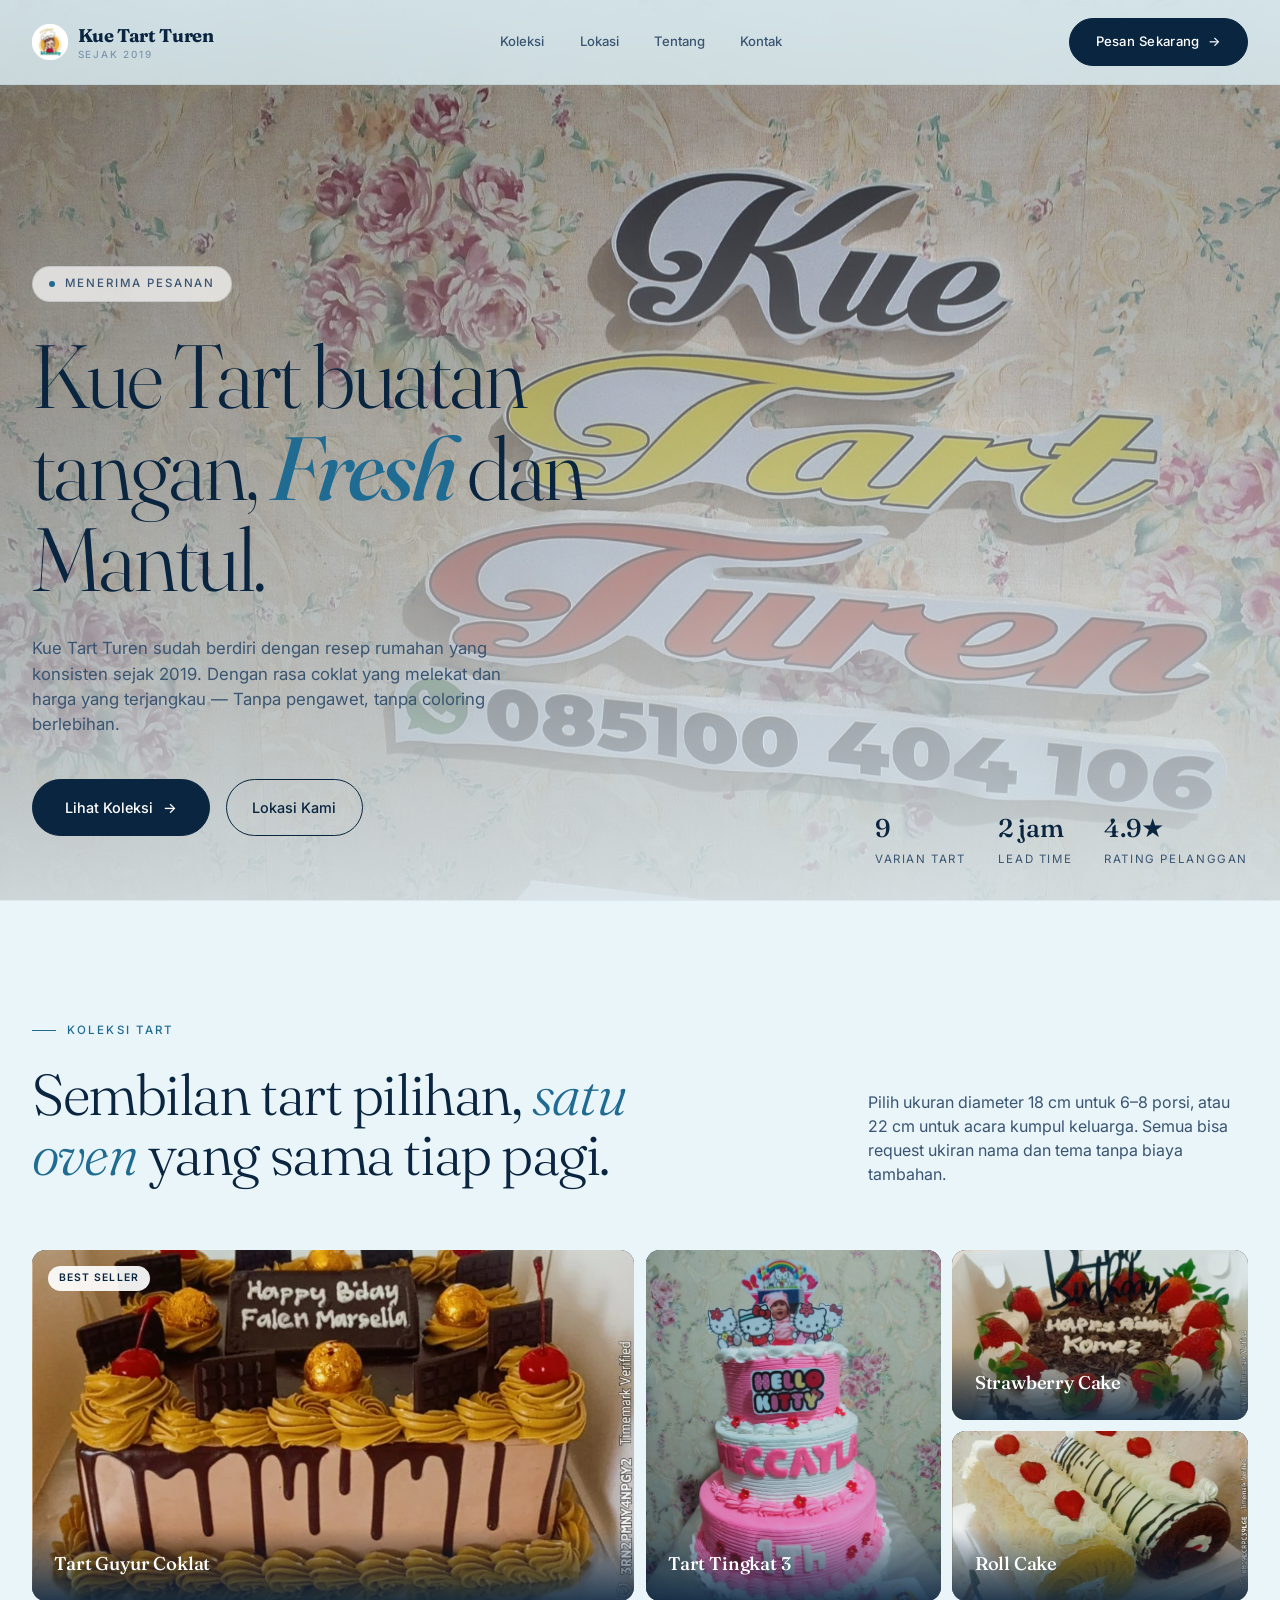
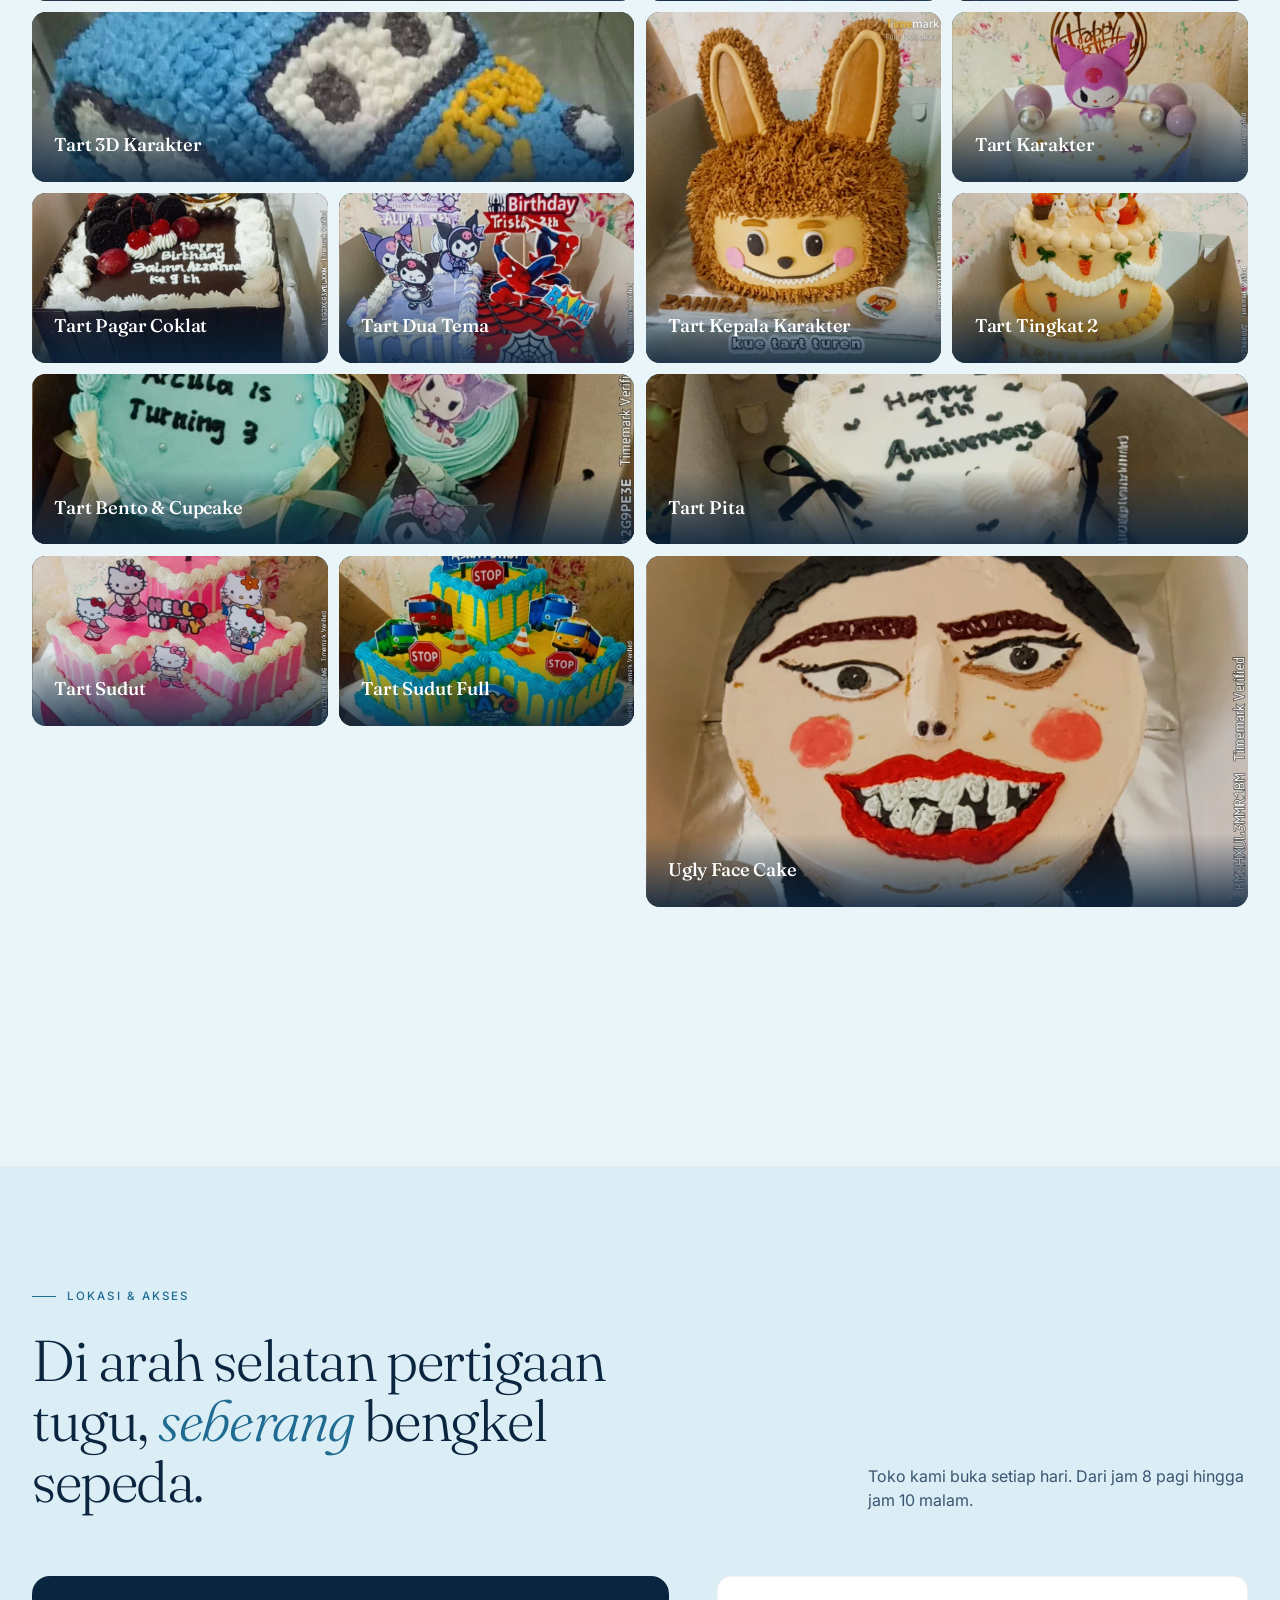
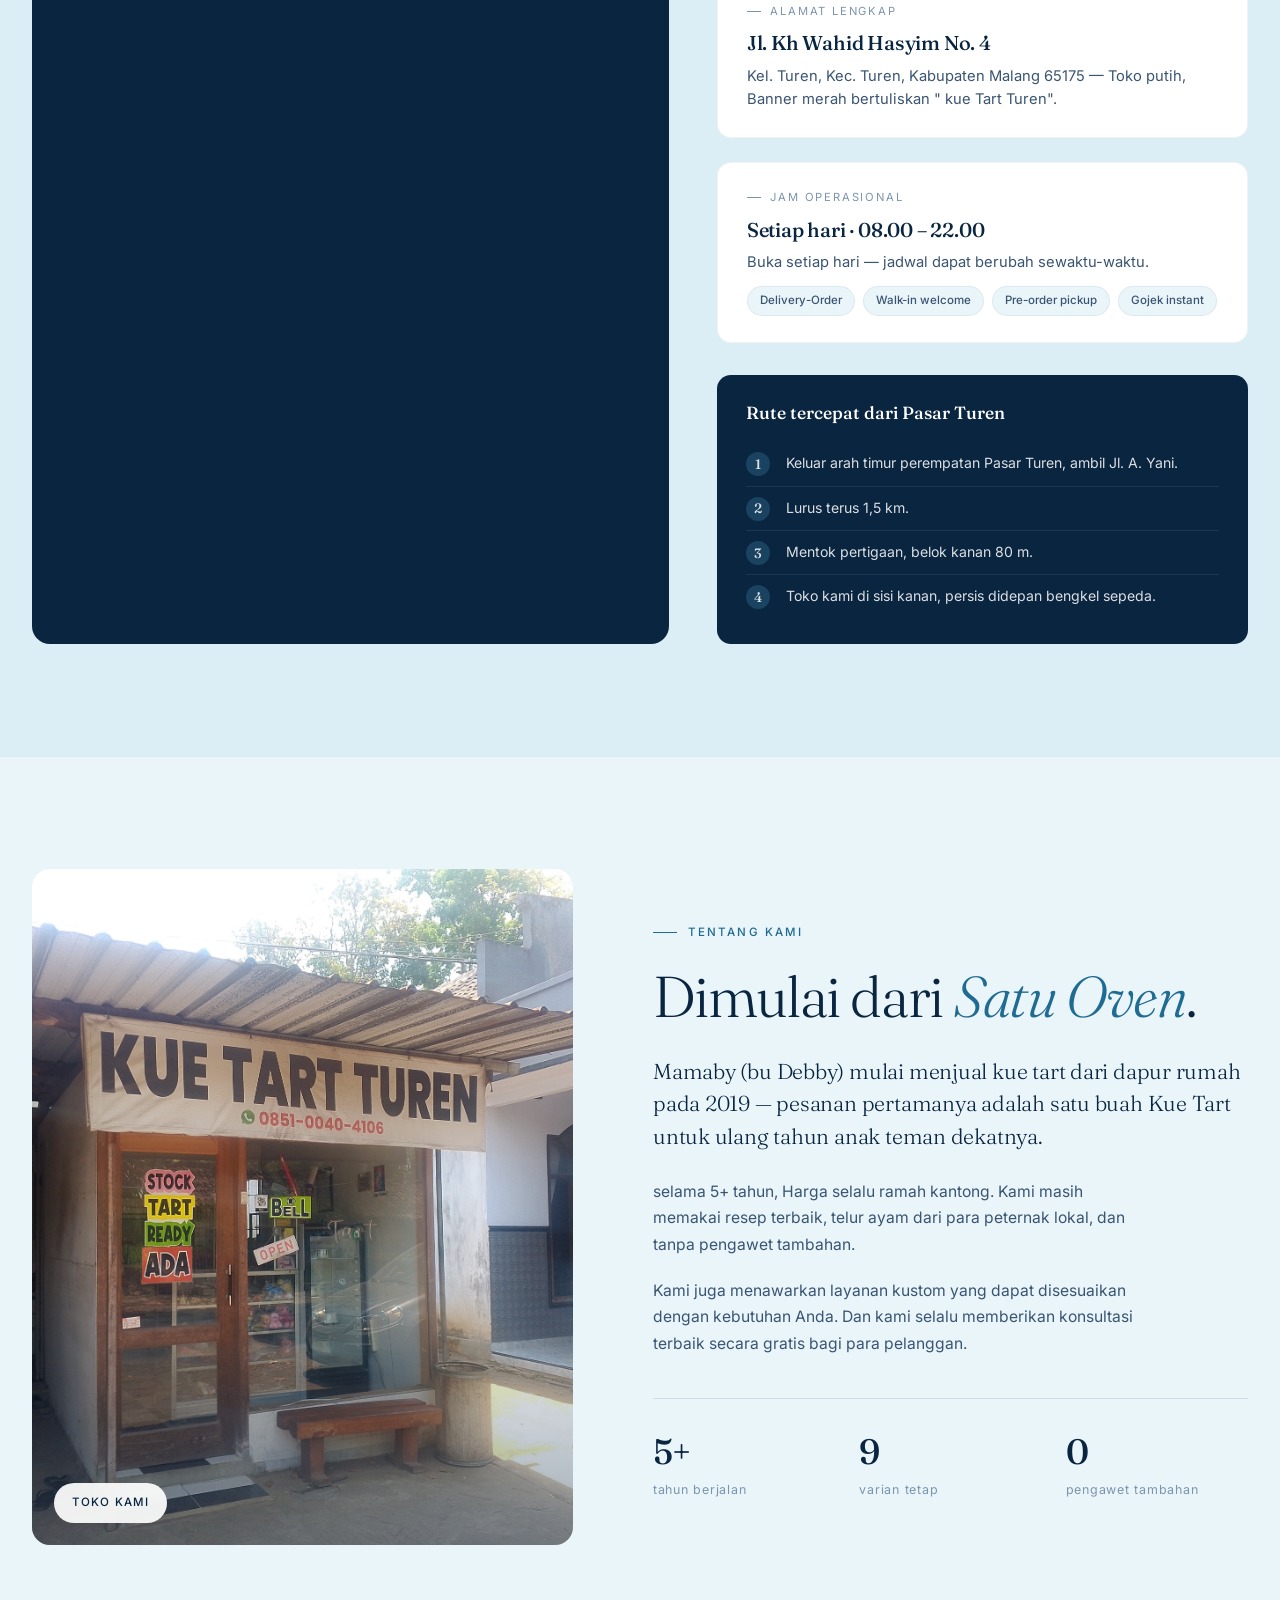
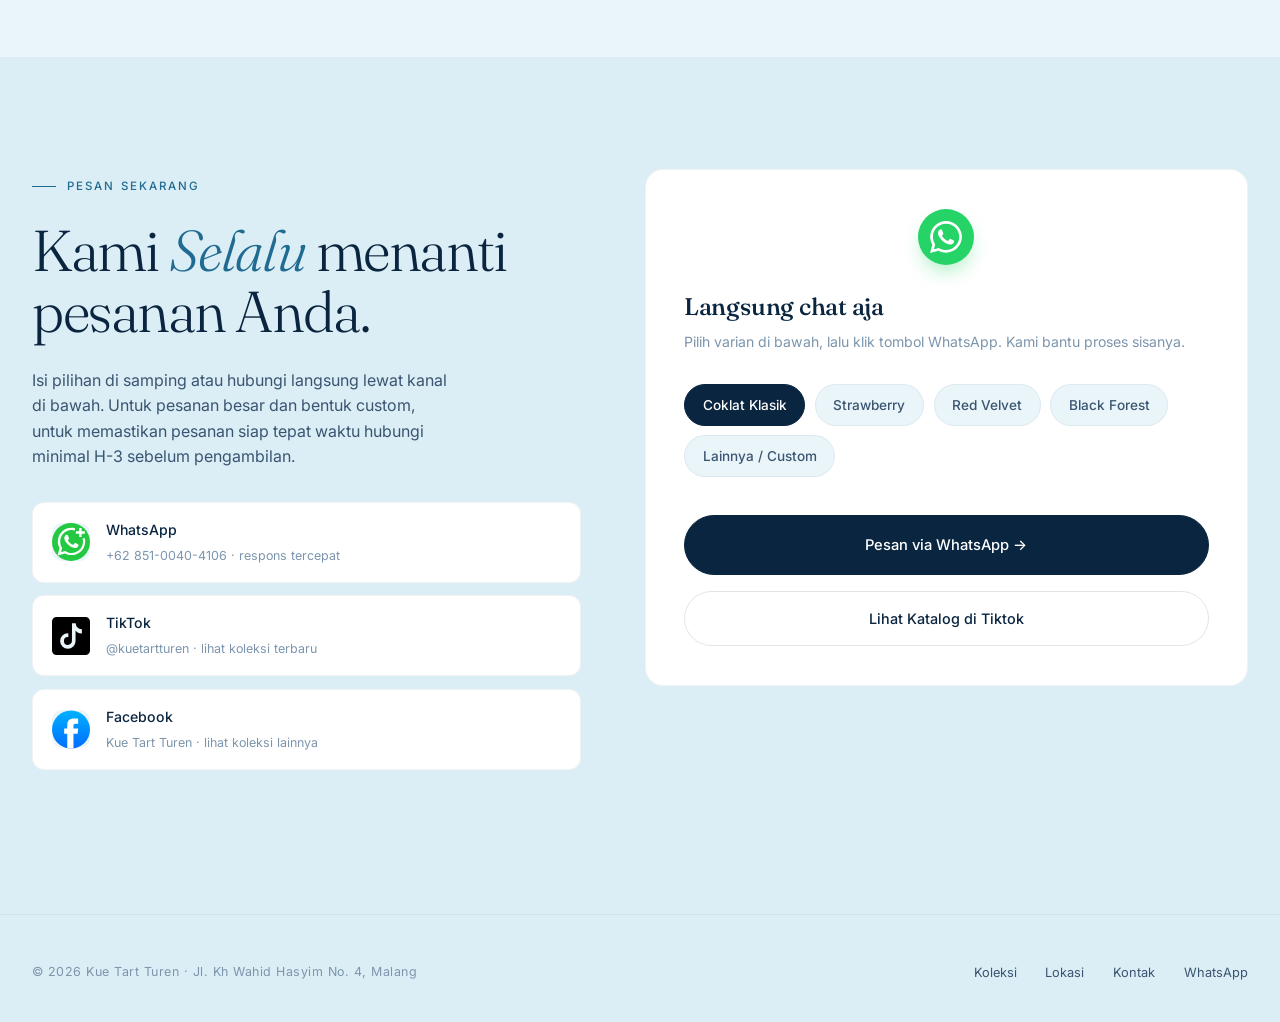
==== commit 6fda2db6: "Koleksi badge desc, title and about us thumb edit" ====
--- a/index.html
+++ b/index.html
@@ -74,118 +74,133 @@
       <p>Pilih ukuran diameter 18 cm untuk 6–8 porsi, atau 22 cm untuk acara kumpul keluarga. Semua bisa request ukiran nama dan tema tanpa biaya tambahan.</p>
     </div>
 
-    <div class="mosaic reveal" id="mosaic">
+        <div class="mosaic reveal" id="mosaic">
       <div class="tile size-big">
         <div class="tile-badge">Best seller</div>
-        <img src="/asset/thumb/tartguyur.webp" alt="Tart Coklat Klasik">
-        <div class="tile-info">
-          <h3>Tart Coklat Klasik</h3>
-          <p class="price">Rp 280.000 · 22 cm</p>
-          <p class="desc">Coklat Belgia 64%, krim mentega ringan, dua lapis spons coklat.</p>
+        <img src="/asset/thumb/tartguyur.webp" alt="Tart Guyur Coklat">
+        <div class="tile-info">
+          <h2>Tart Guyur Coklat</h2>
+          
+          <p class="desc">Tart dengan hiasan coklat leleh yang diguyur di atasnya, manis dan lembut.</p>
         </div>
       </div>
       <div class="tile size-tall">
-        <img src="asset/thumb/tarttingkat3.webp" alt="Strawberry Shortcake">
-        <div class="tile-info">
-          <h3>Strawberry Shortcake</h3>
-          <p class="price">Rp 245.000</p>
-          <p class="desc">Spons vanila, krim diplomat, strawberry segar.</p>
-        </div>
-      </div>
-      <div class="tile">
-        <img src="asset/thumb/strawberrycake.webp" alt="Matcha Uzuki">
-        <div class="tile-info">
-          <h3>Matcha Uzuki</h3>
-          <p class="price">Rp 265.000</p>
-        </div>
-      </div>
-      <div class="tile">
-        <img src="asset/thumb/rollcake.webp" alt="Lemon Meringue">
-        <div class="tile-info">
-          <h3>Lemon Meringue</h3>
-          <p class="price">Rp 230.000</p>
+        <img src="asset/thumb/tarttingkat3.webp" alt="Tart Tingkat 3">
+        <div class="tile-info">
+          <h2>Tart Tingkat 3</h2>
+          
+          <p class="desc">Kue tart tiga tingkat yang megah untuk acara spesial Anda.</p>
+        </div>
+      </div>
+      <div class="tile">
+        <img src="asset/thumb/strawberrycake.webp" alt="Strawberry Cake">
+        <div class="tile-info">
+          <h2>Strawberry Cake</h2>
+          
+          <p class="desc">Spons vanila lembut dengan krim diplomat dan strawberry segar.</p>
+        </div>
+      </div>
+      <div class="tile">
+        <img src="asset/thumb/rollcake.webp" alt="Roll Cake">
+        <div class="tile-info">
+          <h2>Roll Cake</h2>
+          
+          <p class="desc">Roll cake lembut dengan lapisan krim yang pas di setiap gigitan.</p>
         </div>
       </div>
       <div class="tile size-wide">
-        <img src="asset/thumb/3dkuekarakter.webp" alt="Tart Karakter">iramisu Rum">
-        <div class="tile-info">
-          <h3>Tiramisu Rum</h3>
-          <p class="price">Rp 295.000 · 22 cm</p>
-          <p class="desc">Mascarpone, kopi espresso, ladyfinger, sentuhan rum.</p>
+        <img src="asset/thumb/3dkuekarakter.webp" alt="Tart 3D Karakter">
+        <div class="tile-info">
+          <h2>Tart 3D Karakter</h2>
+          
+          <p class="desc">Tart bentuk 3D full tema karakter, detail dan menggemaskan.</p>
         </div>
       </div>
       <div class="tile size-tall">
-        <!-- <div class="tile-badge">Baru</div> -->
-        <img src="asset/thumb/headcake.webp" alt="Red Velvet">
-        <div class="tile-info">
-          <h3>Red Velvet</h3>
-          <p class="price">Rp 275.000</p>
-          <p class="desc">Coklat merah, krim keju, krumble kacang.</p>
-        </div>
-      </div>
-      <div class="tile">
-        <img src="asset/thumb/tartkarakter.webp" alt="Black Forest">
-        <div class="tile-info">
-          <h3>Black Forest</h3>
-          <p class="price">Rp 285.000</p>
-        </div>
-      </div>
-      <div class="tile">
-        <img src="asset/thumb/tartcoklatpagar.webp" alt="Blueberry Yogurt">
-        <div class="tile-info">
-          <h3>Blueberry Yogurt</h3>
-          <p class="price">Rp 250.000</p>
-        </div>
-      </div>
-      <!-- Contoh item ke-9 (dan seterusnya hingga 15) -->
+        <img src="asset/thumb/headcake.webp" alt="Tart Kepala Karakter">
+        <div class="tile-info">
+          <h2>Tart Kepala Karakter</h2>
+          
+          <p class="desc">Tart berbentuk kepala karakter favorit, cocok untuk ulang tahun anak.</p>
+        </div>
+      </div>
+      <div class="tile">
+        <img src="asset/thumb/tartkarakter.webp" alt="Tart Karakter">
+        <div class="tile-info">
+          <h2>Tart Karakter</h2>
+          
+          <p class="desc">Tart datar dengan dekorasi karakter yang bisa disesuaikan permintaan.</p>
+        </div>
+      </div>
+      <div class="tile">
+        <img src="asset/thumb/tartcoklatpagar.webp" alt="Tart Pagar Coklat">
+        <div class="tile-info">
+          <h2>Tart Pagar Coklat</h2>
+          
+          <p class="desc">Tart persegi dengan pinggiran pagar coklat mengeras yang renyah.</p>
+        </div>
+      </div>
+      <!-- Item 9 -->
       <div class="tile size-wide">
-        <!-- <div class="tile-badge">Promo</div> -->
-        <img src="asset/thumb/bentocupcake.webp" alt="Coklat Mint">
-        <div class="tile-info">
-          <h3>Coklat Mint</h3>
-          <p class="price">Rp 240.000</p>
-        </div>
-      </div>
-      <div class="tile">        
-        <img src="asset/thumb/tart2tema.webp" alt="Coklat Mint">
-        <div class="tile-info">
-          <h3>Coklat Mint</h3>
-          <p class="price">Rp 240.000</p>
-        </div>
-      </div>
-      <div class="tile">        
-        <img src="asset/thumb/tarttingkat2.webp" alt="Coklat Mint">
-        <div class="tile-info">
-          <h3>Coklat Mint</h3>
-          <p class="price">Rp 240.000</p>
-        </div>
-      </div>
-      <div class="tile size-wide">        
-        <img src="asset/thumb/tartpita.webp" alt="Coklat Mint">
-        <div class="tile-info">
-          <h3>Coklat Mint</h3>
-          <p class="price">Rp 240.000</p>
-        </div>
-      </div>
-      <div class="tile">        
-        <img src="asset/thumb/tartsudut.webp" alt="Coklat Mint">
-        <div class="tile-info">
-          <h3>Coklat Mint</h3>
-          <p class="price">Rp 240.000</p>
-        </div>
-      </div>
-      <div class="tile">        
-        <img src="asset/thumb/tartsudutfull.webp" alt="Coklat Mint">
-        <div class="tile-info">
-          <h3>Coklat Mint</h3>
-          <p class="price">Rp 240.000</p>
-        </div>
-      </div>
-      <div class="tile size-big">        
-        <img src="asset/thumb/uglyfacecake.webp" alt="Coklat Mint">
-        <div class="tile-info">
-          <h3>Coklat Mint</h3>
-          <p class="price">Rp 240.000</p>
+        <img src="asset/thumb/bentocupcake.webp" alt="Tart Bento & Cupcake">
+        <div class="tile-info">
+          <h2>Tart Bento & Cupcake</h2>
+          
+          <p class="desc">Paket tart bento kecil yang disertai dengan cupcake dalam satu kotak.</p>
+        </div>
+      </div>
+      <!-- Item 10 -->
+      <div class="tile">
+        <img src="asset/thumb/tart2tema.webp" alt="Tart Dua Tema">
+        <div class="tile-info">
+          <h2>Tart Dua Tema</h2>
+          
+          <p class="desc">Satu kue tart dengan dua tema berbeda, solusi untuk berbagi selera.</p>
+        </div>
+      </div>
+      <!-- Item 11 -->
+      <div class="tile">
+        <img src="asset/thumb/tarttingkat2.webp" alt="Tart Tingkat 2">
+        <div class="tile-info">
+          <h2>Tart Tingkat 2</h2>
+          
+          <p class="desc">Kue tart dua tingkat yang elegan dengan perpaduan rasa seimbang.</p>
+        </div>
+      </div>
+      <!-- Item 12 -->
+      <div class="tile size-wide">
+        <img src="asset/thumb/tartpita.webp" alt="Tart Pita">
+        <div class="tile-info">
+          <h2>Tart Pita</h2>
+          
+          <p class="desc">Tart cantik dengan dekorasi pita yang manis di bagian atasnya.</p>
+        </div>
+      </div>
+      <!-- Item 13 -->
+      <div class="tile">
+        <img src="asset/thumb/tartsudut.webp" alt="Tart Sudut">
+        <div class="tile-info">
+          <h2>Tart Sudut</h2>
+          
+          <p class="desc">Tart persegi dengan potongan 1/4 bagian diletakkan di atas.</p>
+        </div>
+      </div>
+      <!-- Item 14 -->
+      <div class="tile">
+        <img src="asset/thumb/tartsudutfull.webp" alt="Tart Sudut Full">
+        <div class="tile-info">
+          <h2>Tart Sudut Full</h2>
+          
+          <p class="desc">Tart sudut dengan tambahan potongan roti pada bagian yang kosong.</p>
+        </div>
+      </div>
+      <!-- Item 15 -->
+      <div class="tile size-big">
+        <img src="asset/thumb/uglyfacecake.webp" alt="Ugly Face Cake">
+        <div class="tile-info">
+          <h2>Ugly Face Cake</h2>
+          
+          <p class="desc">Kue tart dengan ekspresi wajah kocak, tren terkini.</p>
         </div>
       </div>
     </div>
@@ -259,7 +274,7 @@
   <div class="container">
     <div class="about-wrap">
       <div class="about-visual reveal">
-        <img src="https://picsum.photos/seed/tart-turen-pemilik/800/1000" alt="Proses dekorasi tart di dapur Kue Tart Turen">
+        <img src="asset/tokokami.webp" alt="Proses dekorasi tart di dapur Kue Tart Turen">
         <div class="about-stamp">Toko Kami</div>
       </div>
       <div class="about-text reveal">
--- a/style.css
+++ b/style.css
@@ -266,7 +266,7 @@
     transform:translateY(0);
     transition:padding .5s var(--ease-e);
   }
-  .tile-info h3{font-family:'Fraunces',serif;font-weight:500;font-size:1.15rem;letter-spacing:-.01em;margin-bottom:.25rem}
+  .tile-info h2{font-family:'Fraunces',serif;font-weight:500;font-size:1.15rem;letter-spacing:-.01em;margin-bottom:.25rem}
   .tile-info .price{font-size:.78rem;opacity:.85;letter-spacing:.04em}
   .tile-info .desc{
     font-size:.82rem;opacity:0;max-height:0;
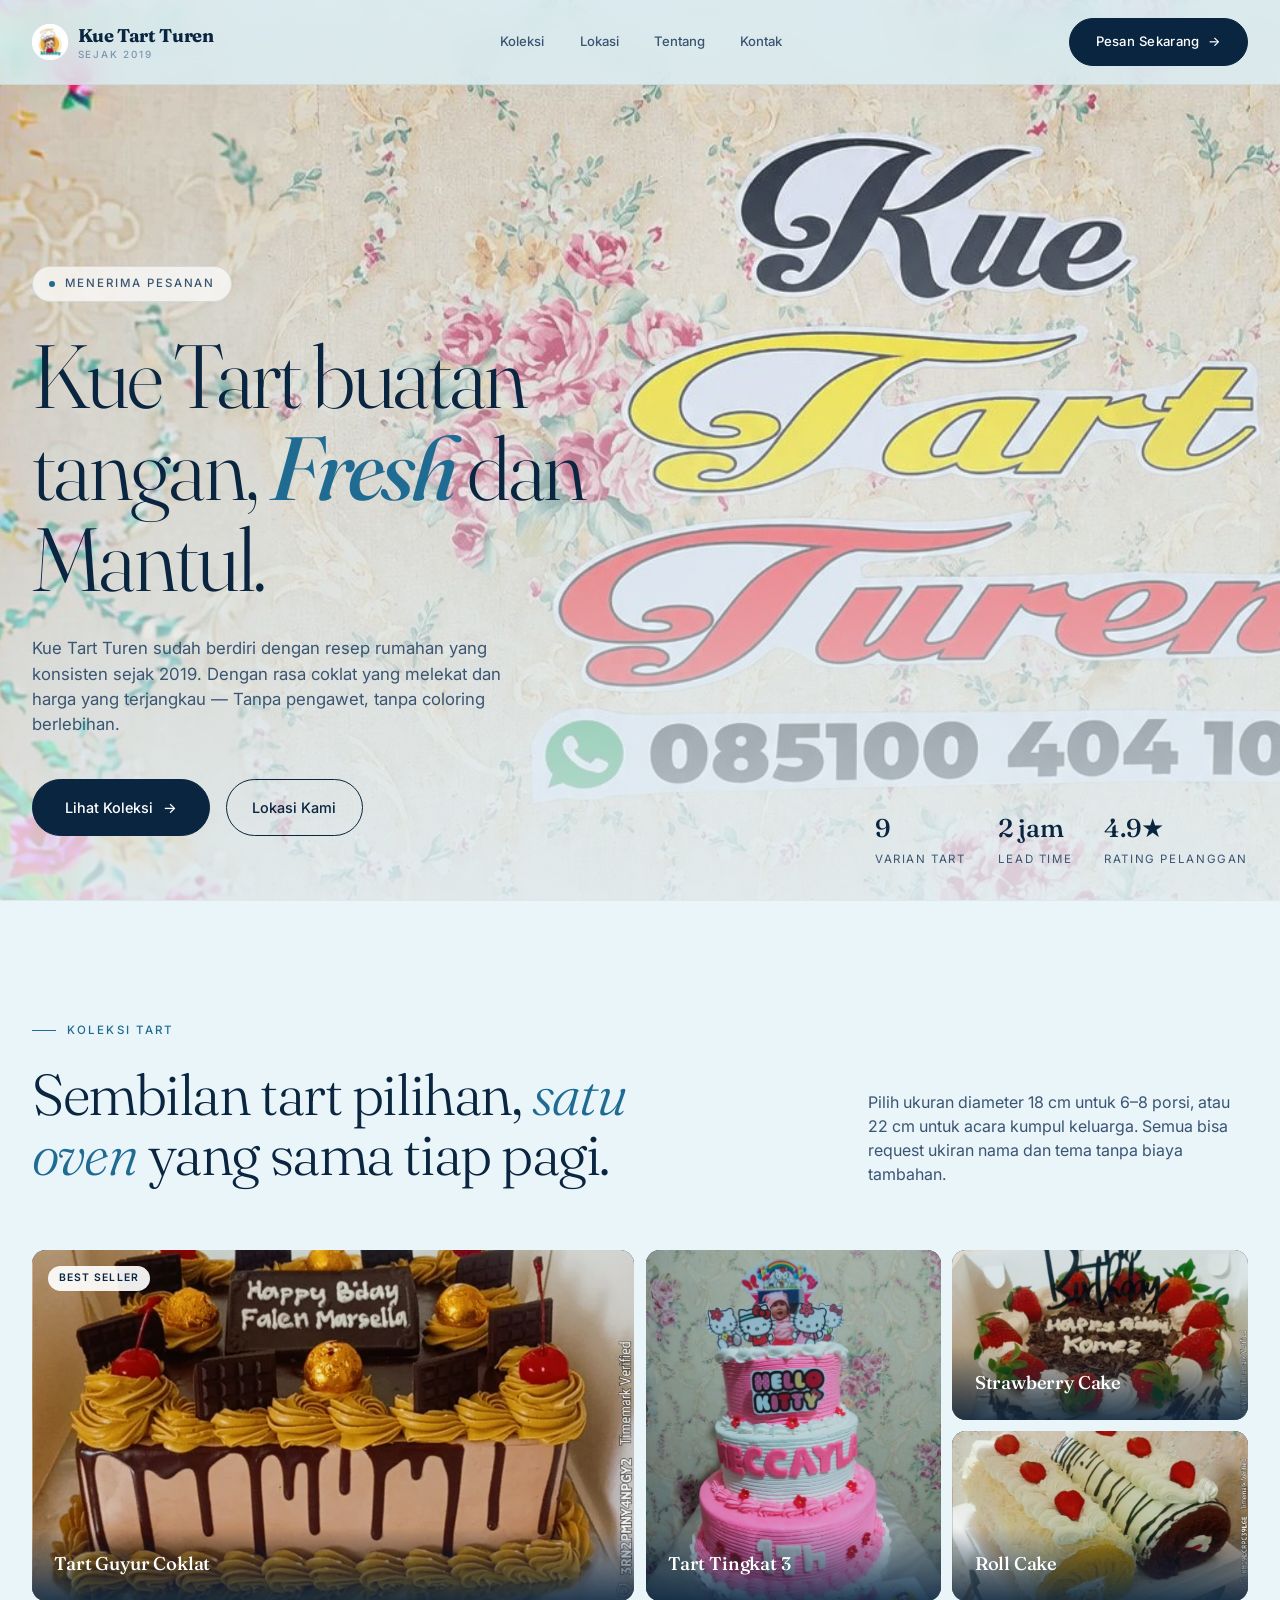
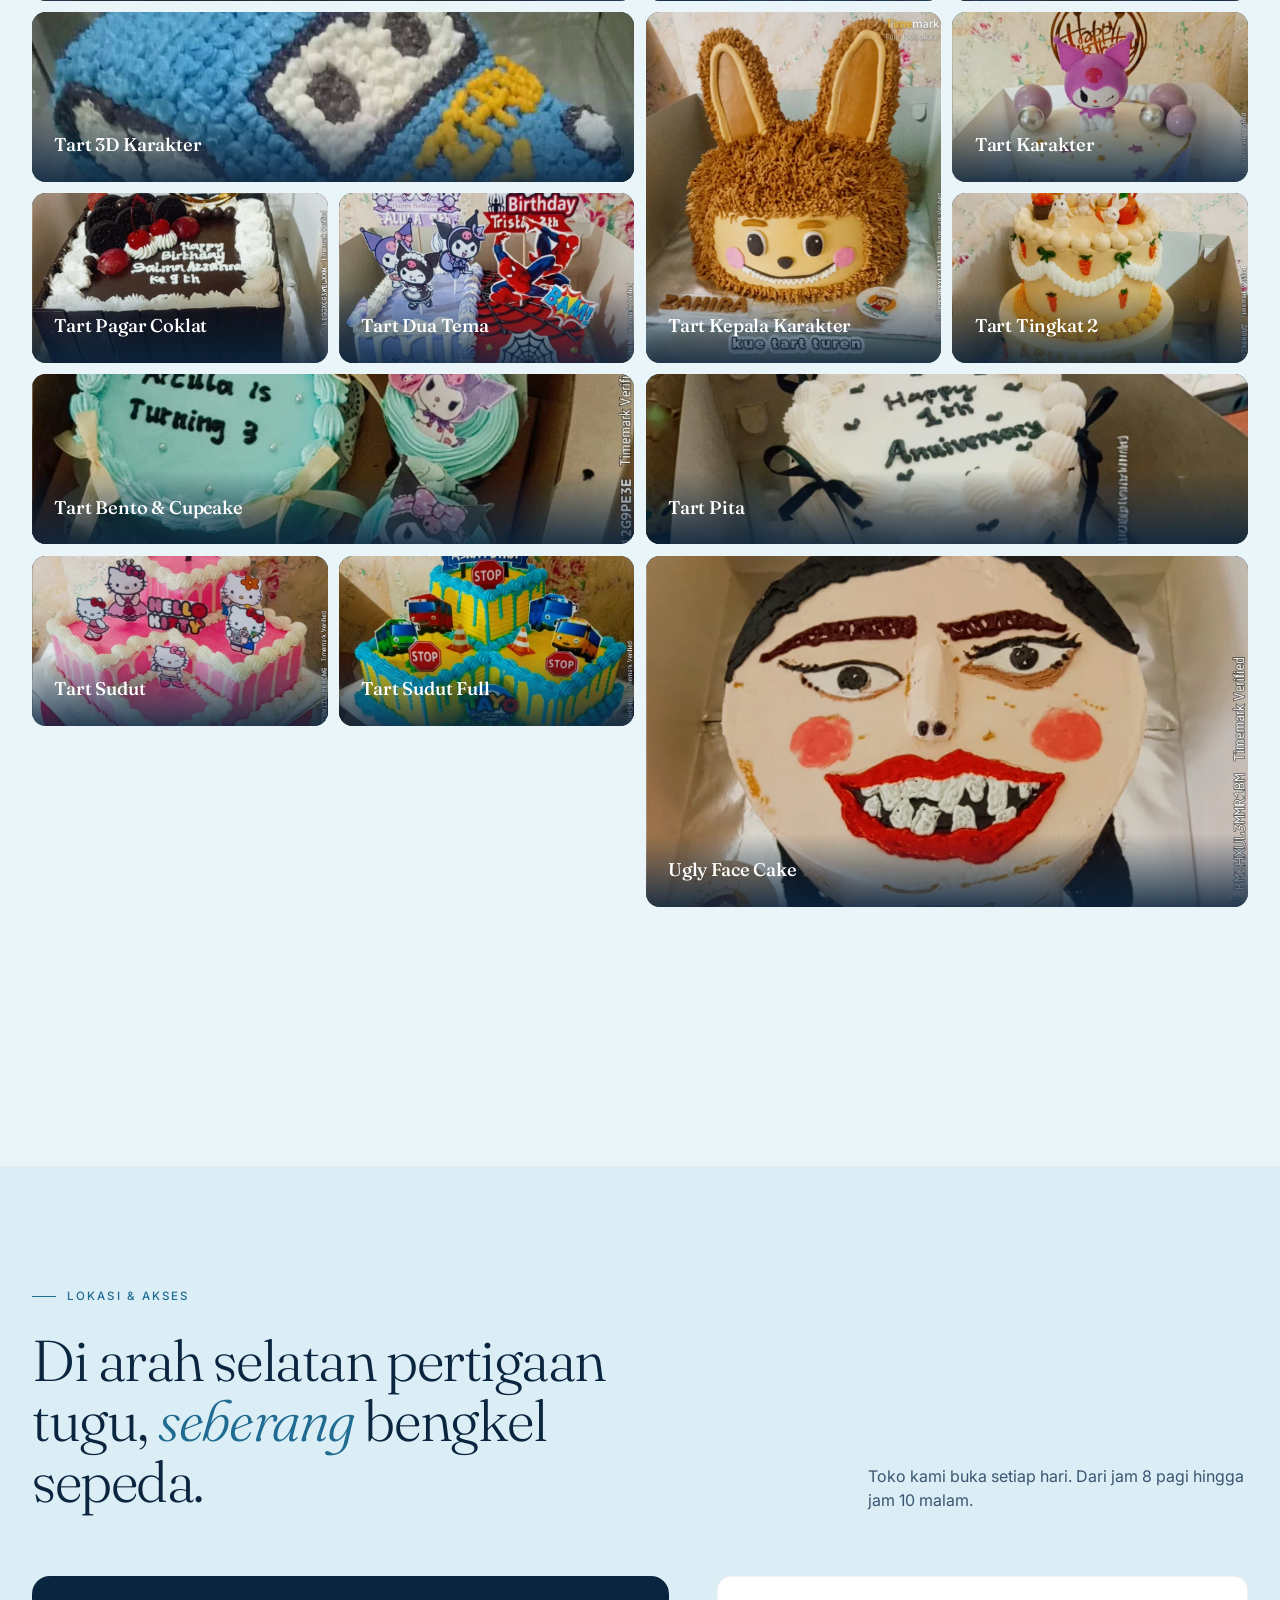
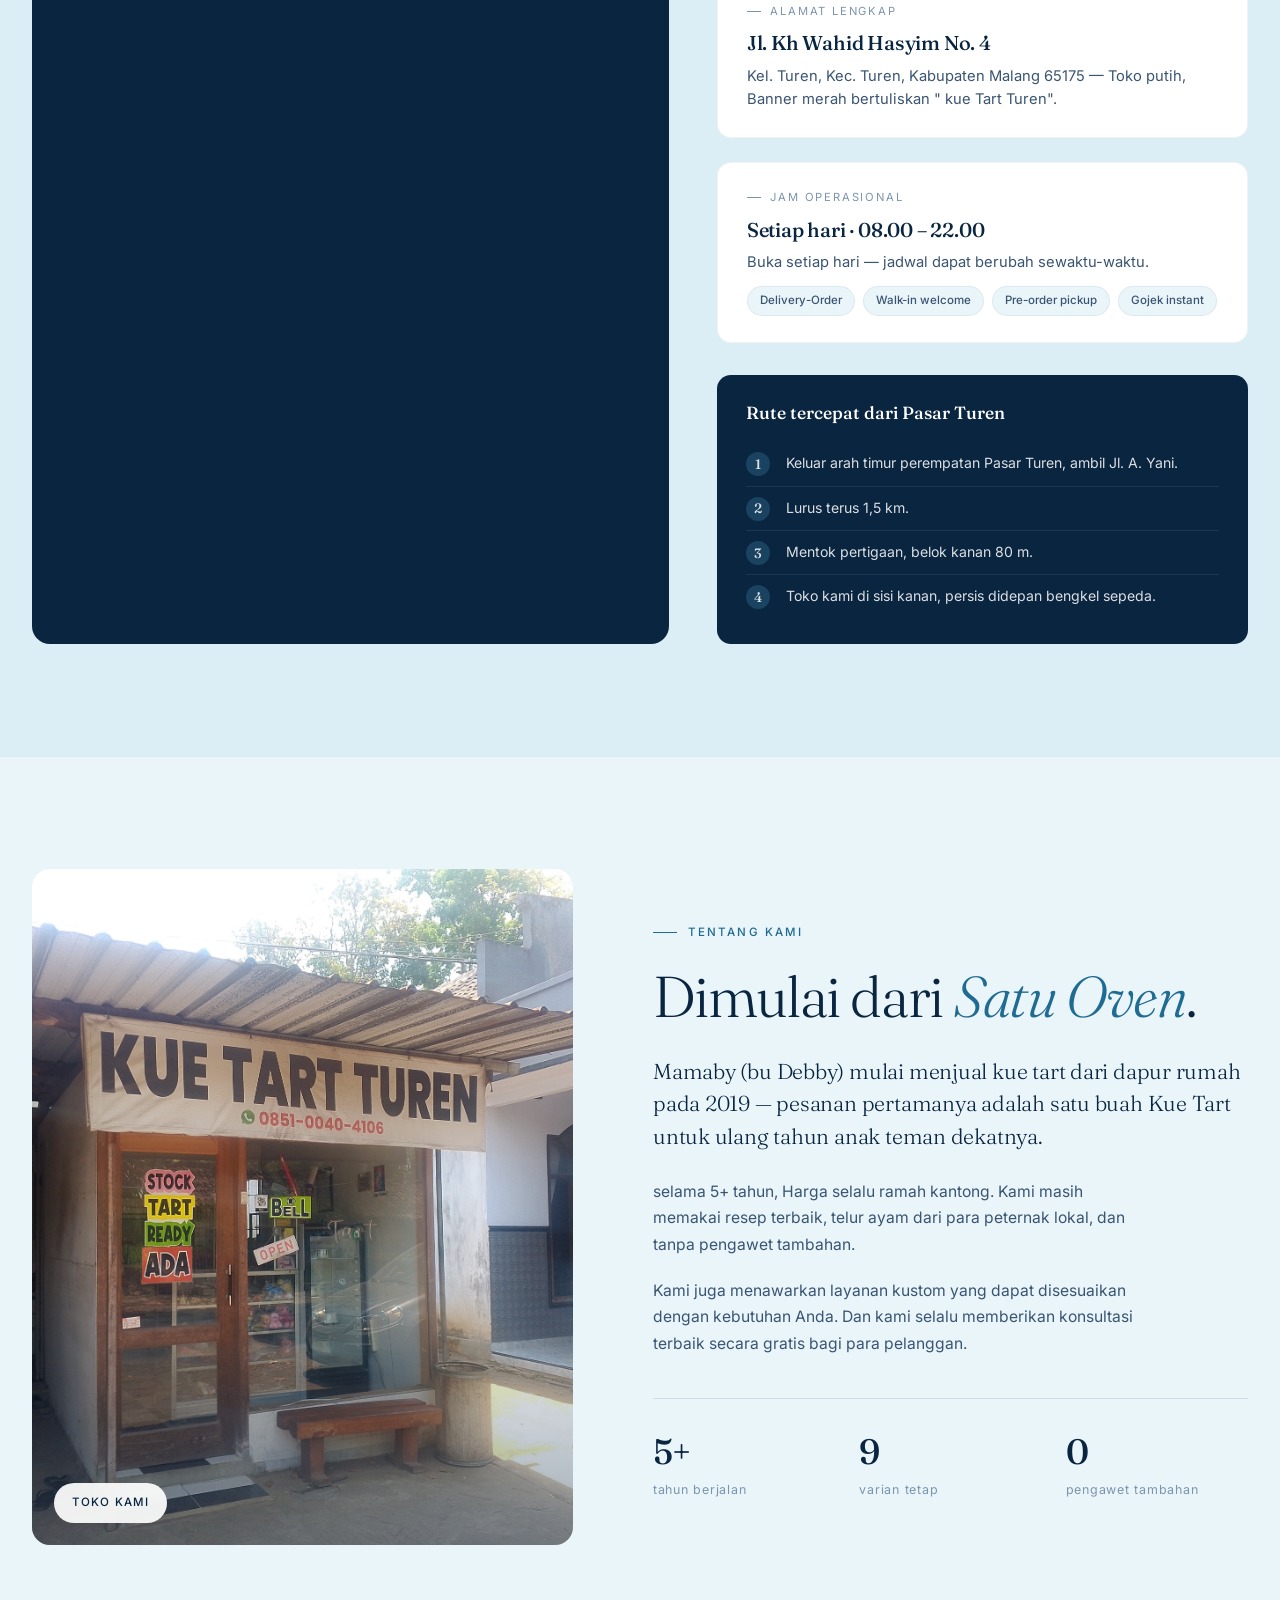
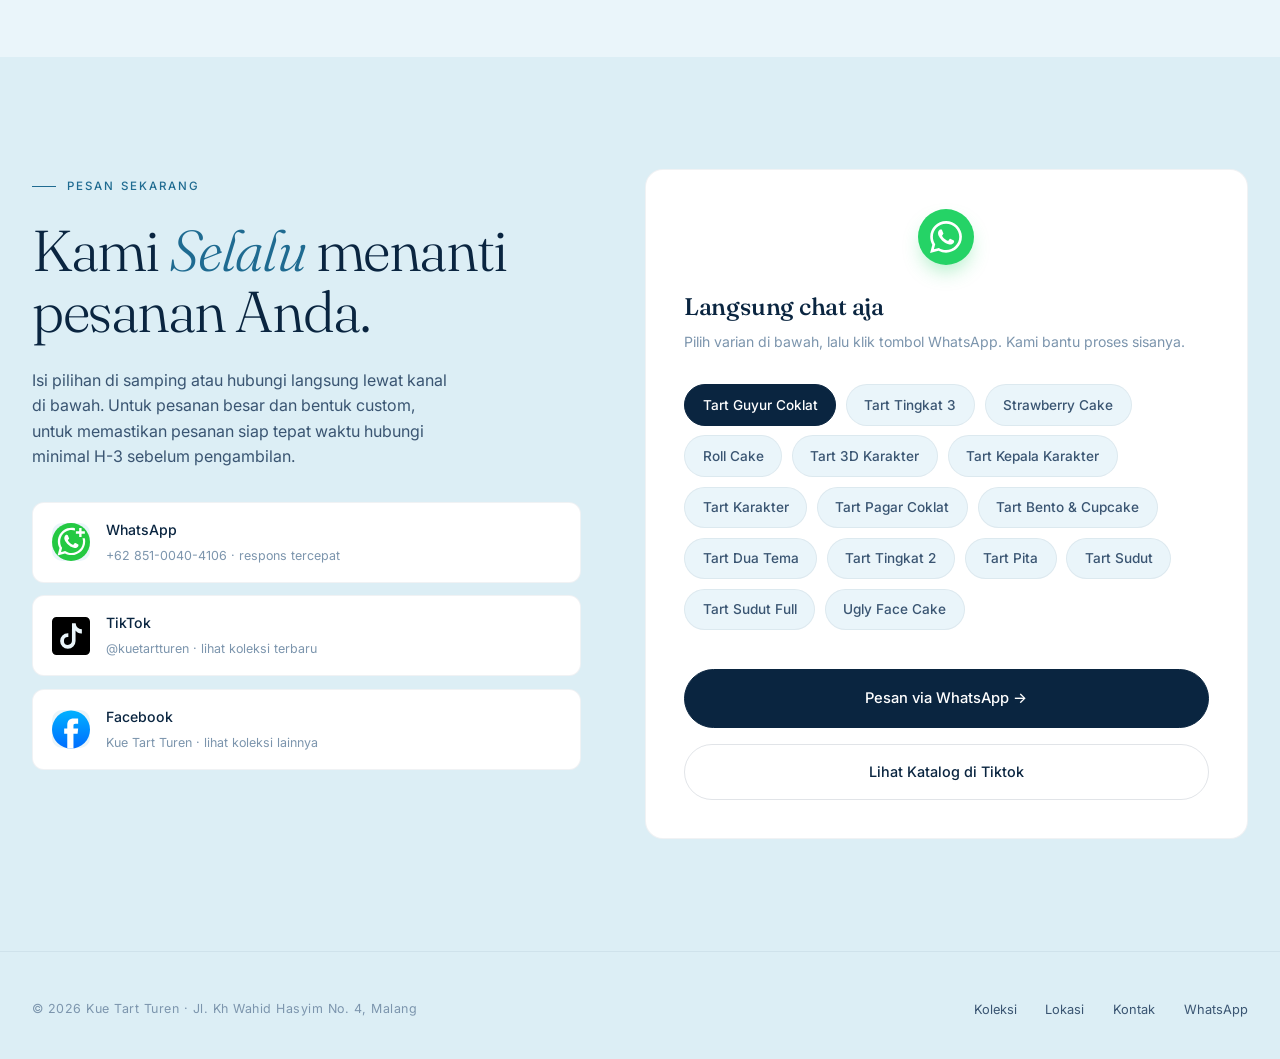
==== commit b726b6a0: "Kontak form card & Hero background image update" ====
--- a/index.html
+++ b/index.html
@@ -42,9 +42,9 @@
   <!-- <img class="hero-photo" id="heroPhoto" src="/tartweb1/asset/tartheroc2.jpeg" alt="Kue Tart Turen"> -->
      <picture>
     <!-- Jika layar lebih dari 920px (Desktop), pakai tartheroc1.jpeg -->
-    <source media="(min-width: 921px)" srcset="/asset/tartheroc1.webp">
+    <source media="(min-width: 921px)" srcset="/asset/tarthero1c.webp">
     <!-- Default untuk HP & Tablet (di bawah 921px), pakai tartheroc2.jpeg -->
-    <img class="hero-photo" id="heroPhoto" src="/asset/tartheroc2.webp" alt="Kue Tart Turen">
+    <img class="hero-photo" id="heroPhoto" src="/asset/tarthero2c.webp" alt="Kue Tart Turen">
   </picture>
   <div class="hero-veil"></div>
   <div class="hero-content">
@@ -339,27 +339,66 @@
         
         <h3>Langsung chat aja</h3>
         <p class="form-sub">Pilih varian di bawah, lalu klik tombol WhatsApp. Kami bantu proses sisanya.</p>
-
         <div class="quick-options">
           <label class="quick-pill">
-            <input type="radio" name="quicktart" value="Coklat Klasik" checked>
-            <span>Coklat Klasik</span>
-          </label>
-          <label class="quick-pill">
-            <input type="radio" name="quicktart" value="Strawberry Shortcake">
-            <span>Strawberry</span>
-          </label>
-          <label class="quick-pill">
-            <input type="radio" name="quicktart" value="Red Velvet">
-            <span>Red Velvet</span>
-          </label>
-          <label class="quick-pill">
-            <input type="radio" name="quicktart" value="Black Forest">
-            <span>Black Forest</span>
-          </label>
-          <label class="quick-pill">
-            <input type="radio" name="quicktart" value="Lainnya / Custom">
-            <span>Lainnya / Custom</span>
+            <input type="radio" name="quicktart" value="Tart Guyur Coklat" checked>
+            <span>Tart Guyur Coklat</span>
+          </label>
+          <label class="quick-pill">
+            <input type="radio" name="quicktart" value="Tart Tingkat 3">
+            <span>Tart Tingkat 3</span>
+          </label>
+          <label class="quick-pill">
+            <input type="radio" name="quicktart" value="Strawberry Cake">
+            <span>Strawberry Cake</span>
+          </label>
+          <label class="quick-pill">
+            <input type="radio" name="quicktart" value="Roll Cake">
+            <span>Roll Cake</span>
+          </label>
+          <label class="quick-pill">
+            <input type="radio" name="quicktart" value="Tart 3D Karakter">
+            <span>Tart 3D Karakter</span>
+          </label>
+          <label class="quick-pill">
+            <input type="radio" name="quicktart" value="Tart Kepala Karakter">
+            <span>Tart Kepala Karakter</span>
+          </label>
+          <label class="quick-pill">
+            <input type="radio" name="quicktart" value="Tart Karakter">
+            <span>Tart Karakter</span>
+          </label>
+          <label class="quick-pill">
+            <input type="radio" name="quicktart" value="Tart Pagar Coklat">
+            <span>Tart Pagar Coklat</span>
+          </label>
+          <label class="quick-pill">
+            <input type="radio" name="quicktart" value="Tart Bento & Cupcake">
+            <span>Tart Bento & Cupcake</span>
+          </label>
+          <label class="quick-pill">
+            <input type="radio" name="quicktart" value="Tart Dua Tema">
+            <span>Tart Dua Tema</span>
+          </label>
+          <label class="quick-pill">
+            <input type="radio" name="quicktart" value="Tart Tingkat 2">
+            <span>Tart Tingkat 2</span>
+          </label>
+          <label class="quick-pill">
+            <input type="radio" name="quicktart" value="Tart Pita">
+            <span>Tart Pita</span>
+          </label>
+          <label class="quick-pill">
+            <input type="radio" name="quicktart" value="Tart Sudut">
+            <span>Tart Sudut</span>
+          </label>
+          <label class="quick-pill">
+            <input type="radio" name="quicktart" value="Tart Sudut Full">
+            <span>Tart Sudut Full</span>
+          </label>
+          <label class="quick-pill">
+            <input type="radio" name="quicktart" value="Ugly Face Cake">
+            <span>Ugly Face Cake</span>
           </label>
         </div>
 
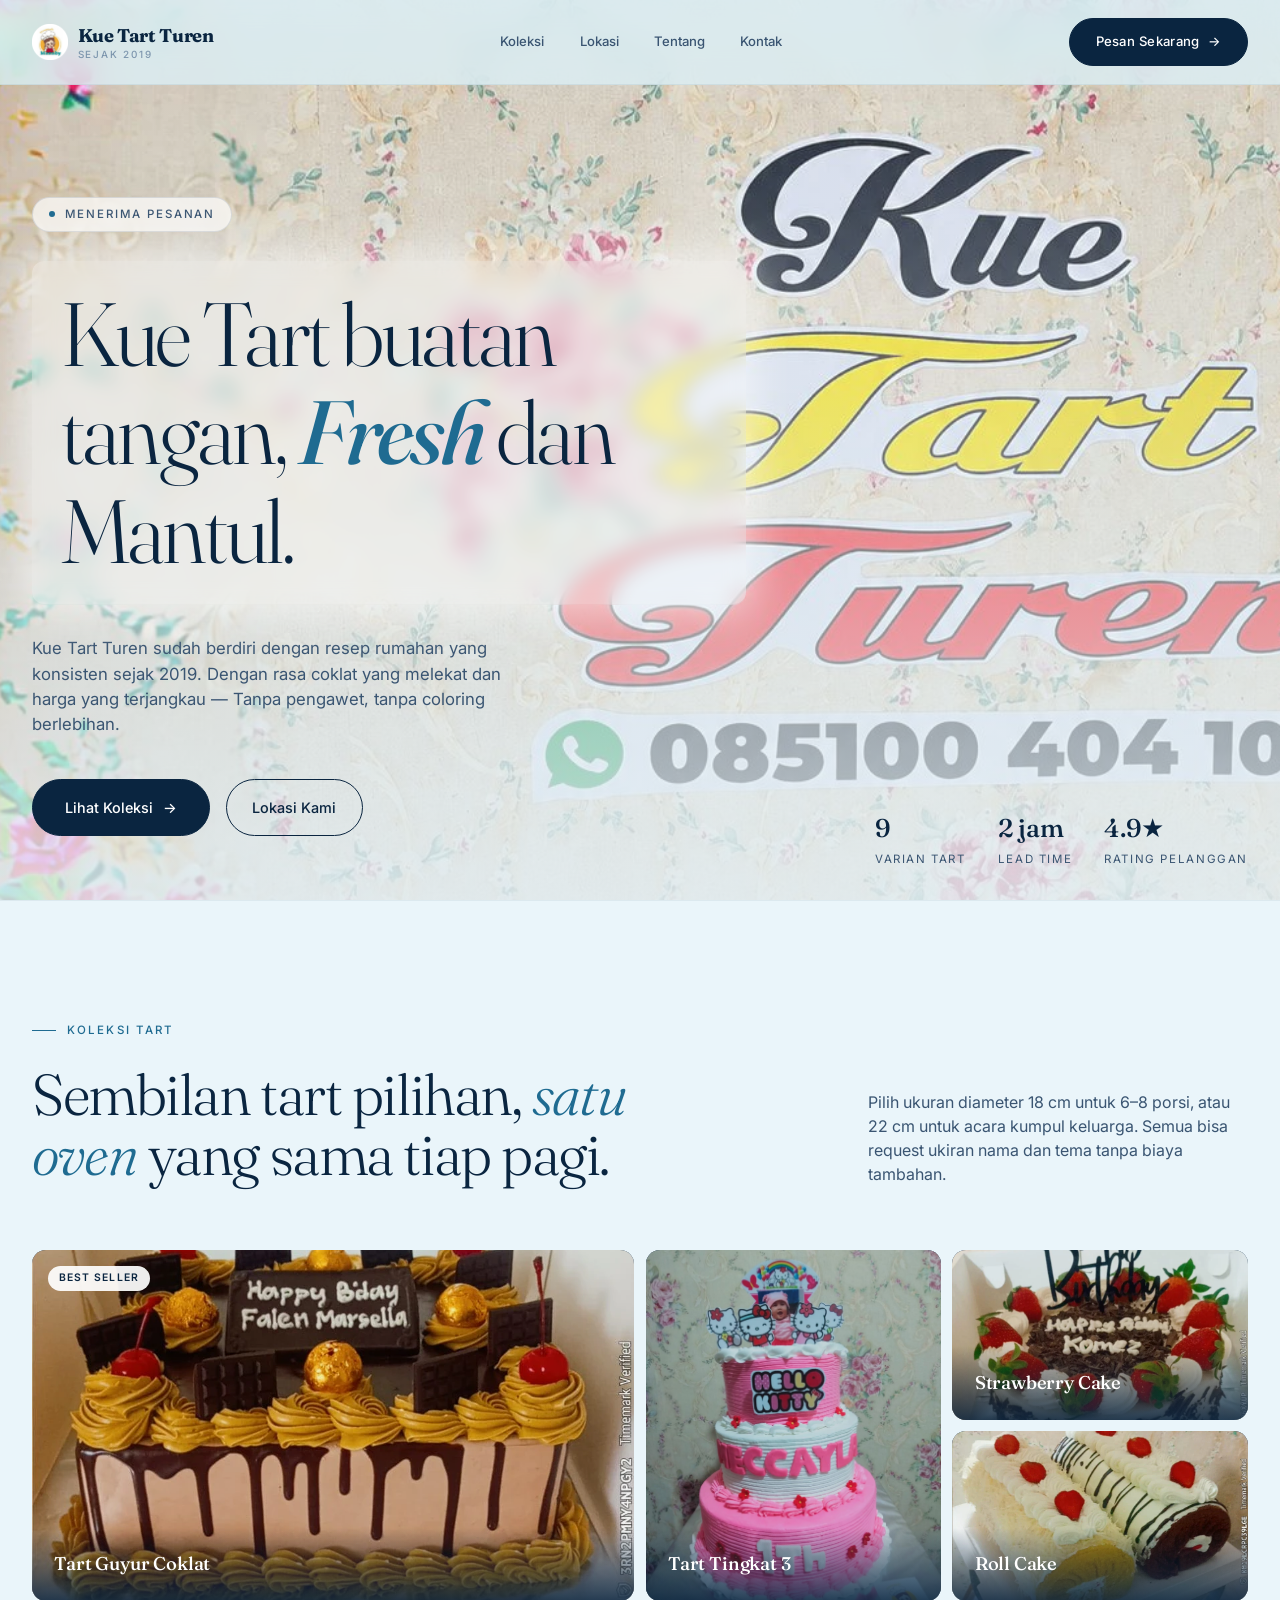
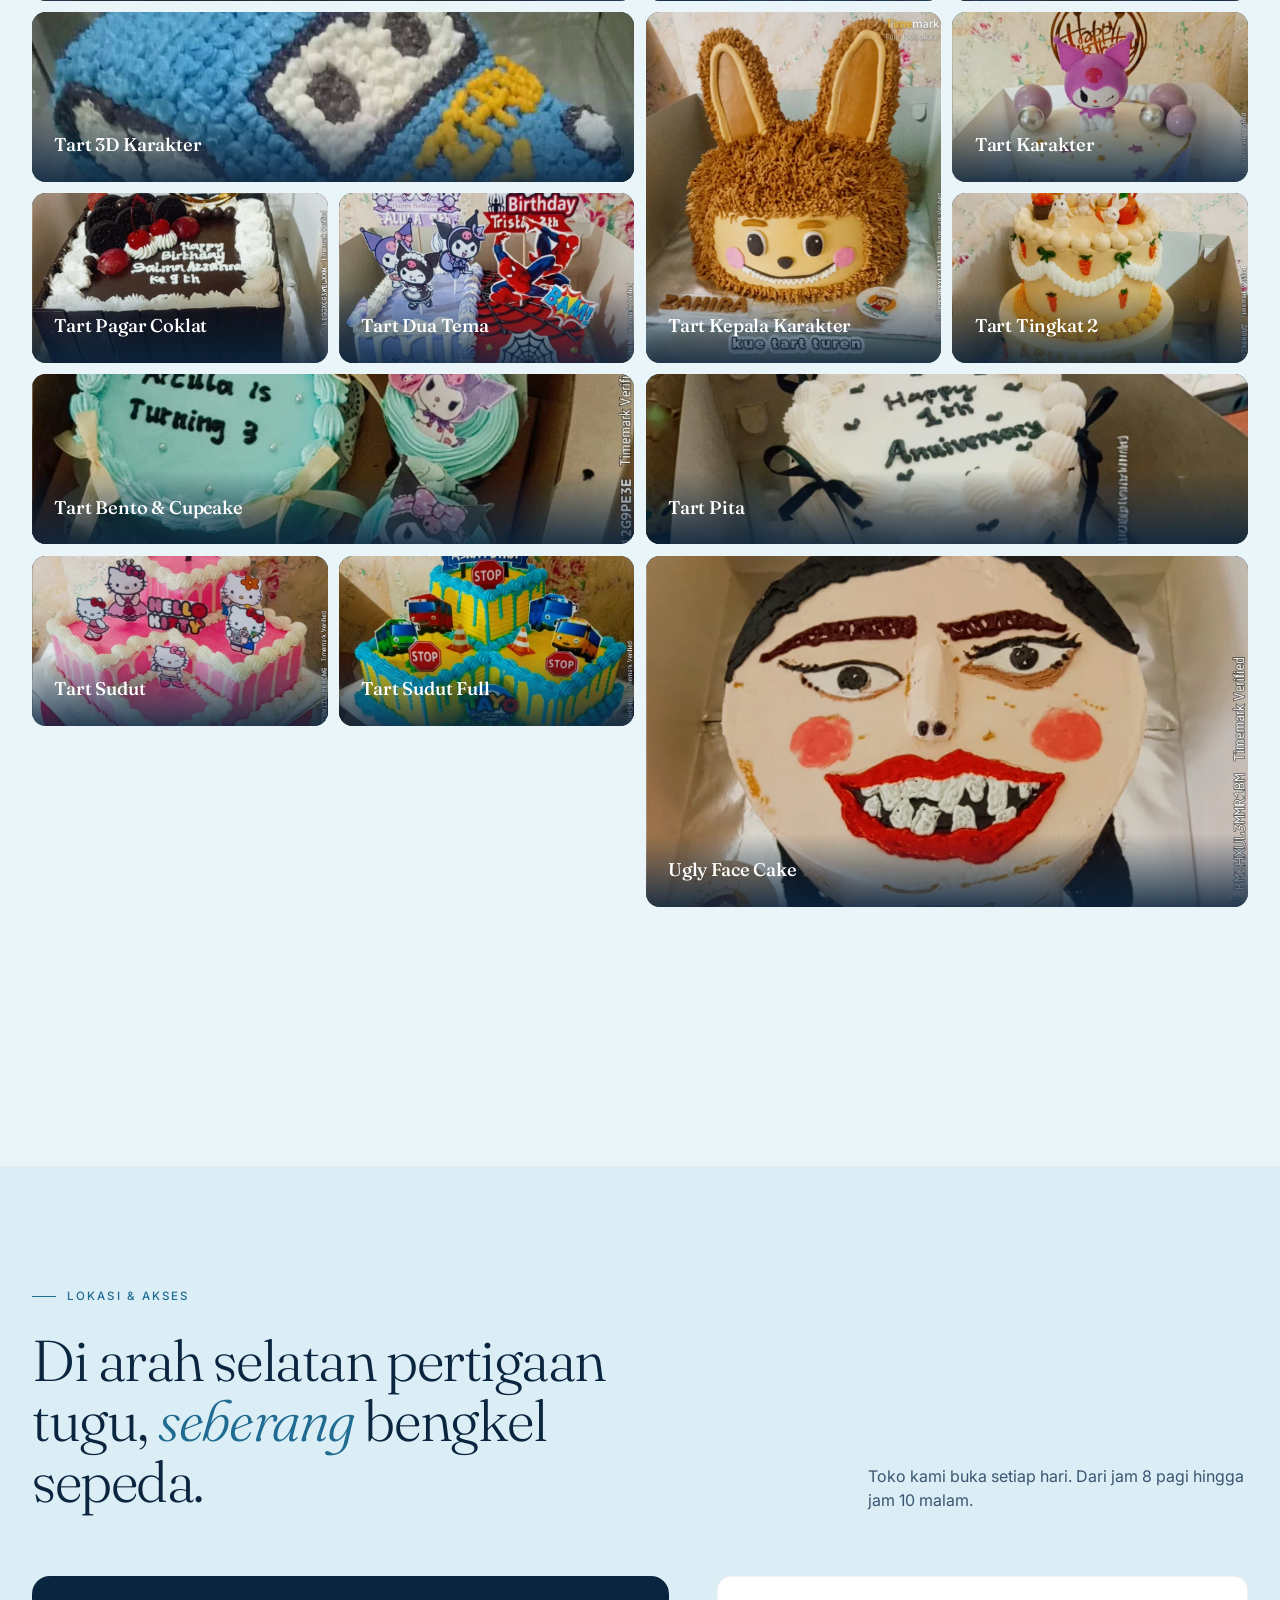
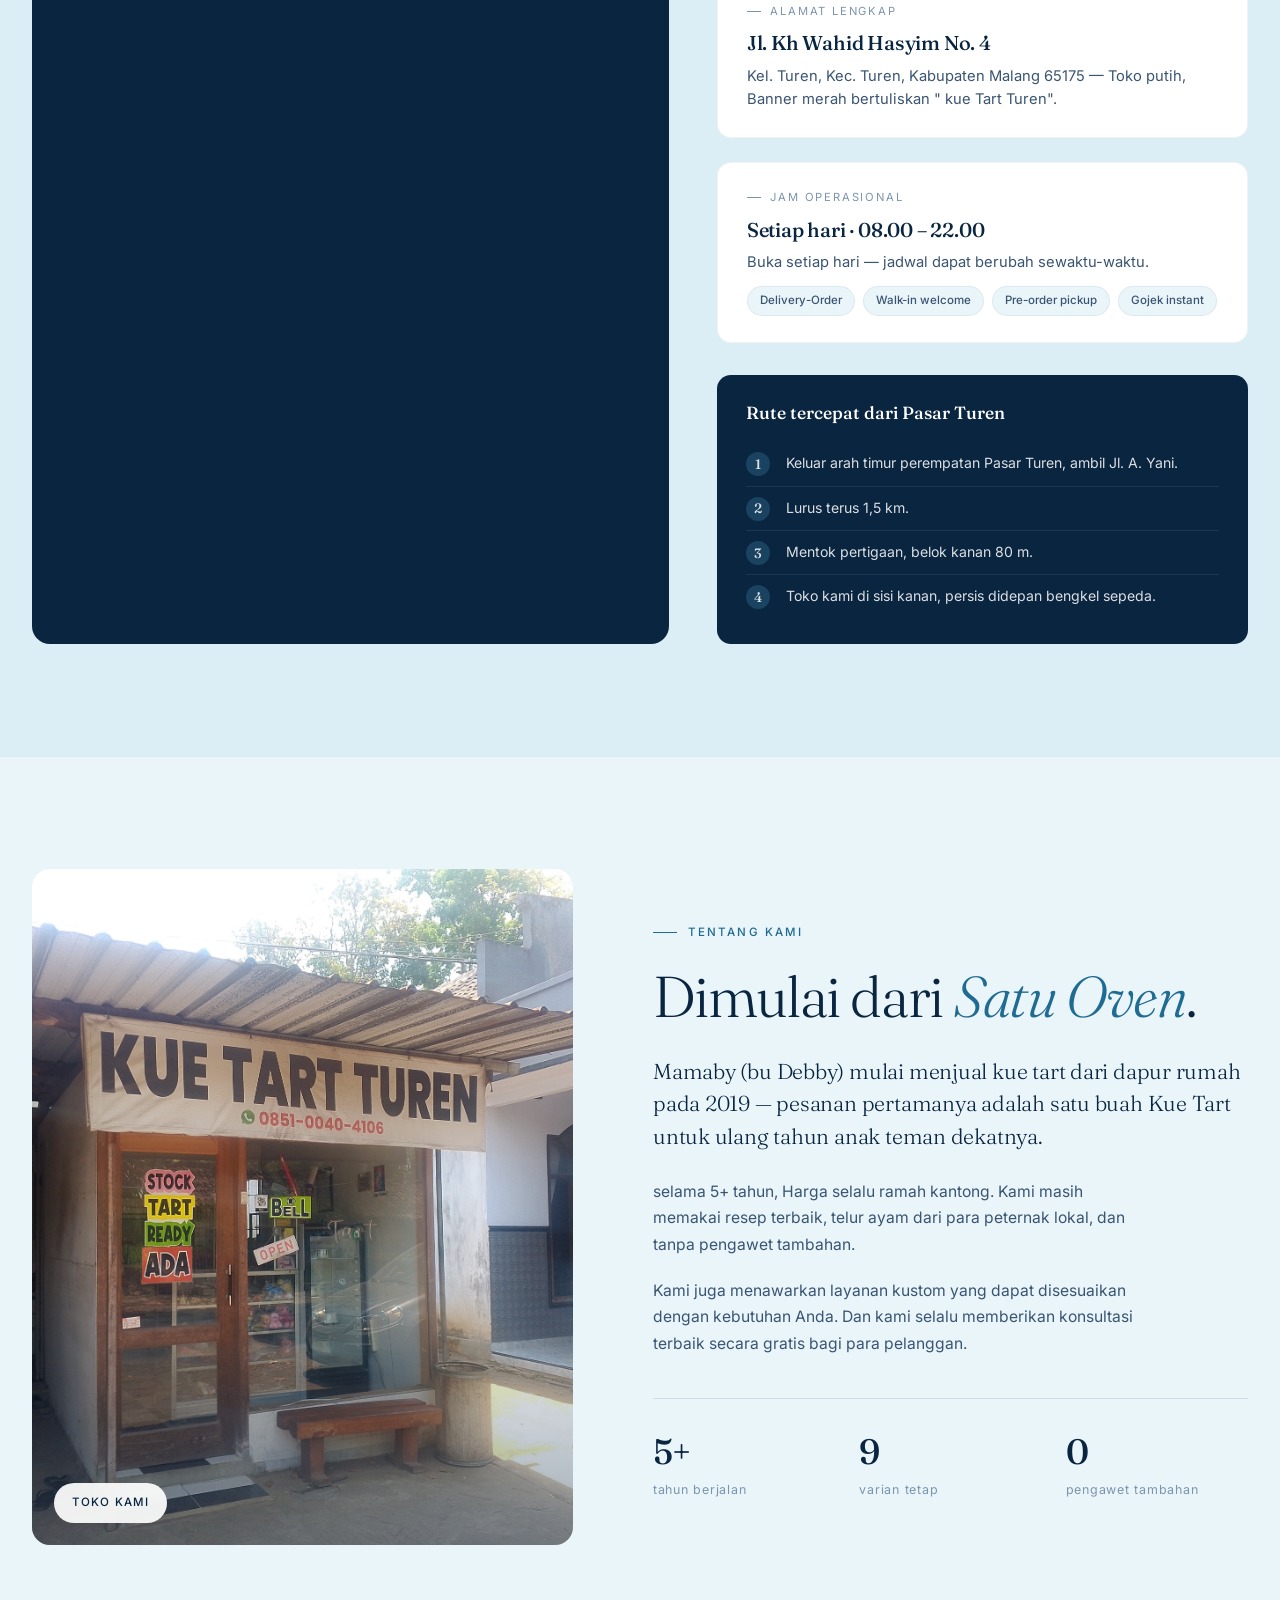
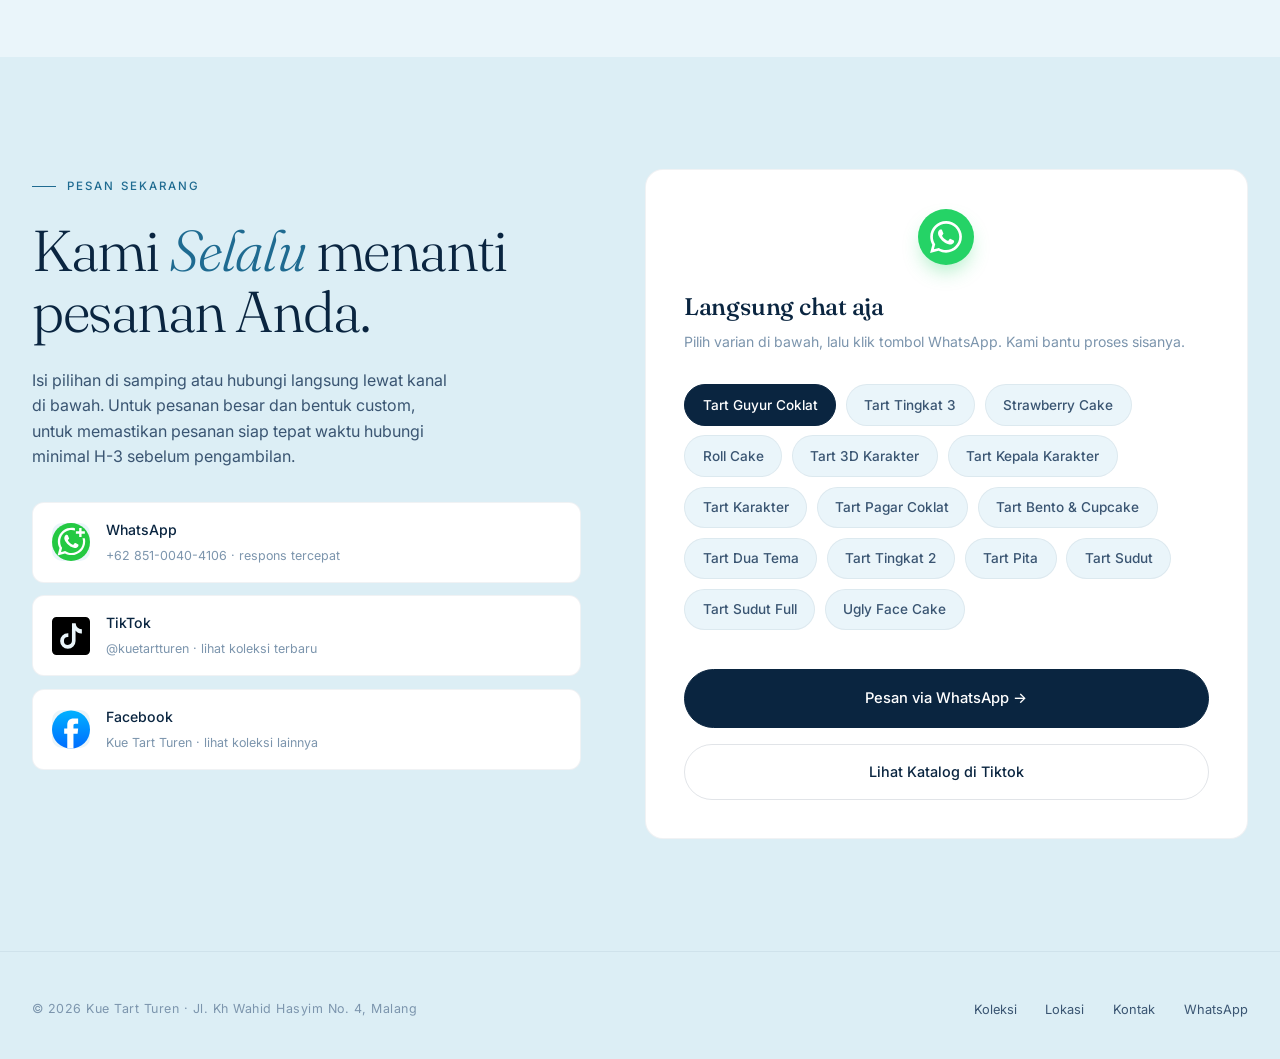
==== commit 3487ad5c: "favicon update" ====
--- a/index.html
+++ b/index.html
@@ -3,6 +3,7 @@
 <head>
 <meta charset="UTF-8">
 <meta name="viewport" content="width=device-width, initial-scale=1.0">
+<link rel="icon" href="asset/logo.webp" type="image/webp">
 <title>Kue Tart Turen — Tart Buatan Tangan, Tiap Hari Baru</title>
 <link rel="preconnect" href="https://fonts.googleapis.com">
 <link rel="preconnect" href="https://fonts.gstatic.com" crossorigin>
--- a/style.css
+++ b/style.css
@@ -167,13 +167,24 @@
   .hero-tag .dot{width:6px;height:6px;border-radius:50%;background:var(--accent-deep);animation:pulse 2.4s infinite}
   @keyframes pulse{0%,100%{opacity:1}50%{opacity:.3}}
 
-  .hero h1{
+      .hero h1{
     font-family:'Fraunces',serif;font-weight:300;
     font-size:clamp(2.6rem,7vw,5.8rem);
-    line-height:1.02;letter-spacing:-.03em;
+    line-height:1.1;letter-spacing:-.03em;
     max-width:14ch;
     margin-bottom:2rem;
-  }
+    position:relative;
+    padding:1.5rem 1.8rem;
+    width:fit-content;
+    
+    /* Efek kaca & fading langsung di elemen h1 */
+    background:rgba(255, 255, 255, 0.45);
+    border-radius:12px;
+    backdrop-filter:blur(10px);
+    -webkit-backdrop-filter:blur(10px);
+    box-shadow: 0 0 40px 10px rgba(255, 255, 255, 0.55);
+  }
+
   .hero h1 em{font-style:italic;font-weight:500;color:var(--accent-deep)}
   .hero-sub{
     font-size:1.05rem;color:var(--ink-soft);max-width:46ch;
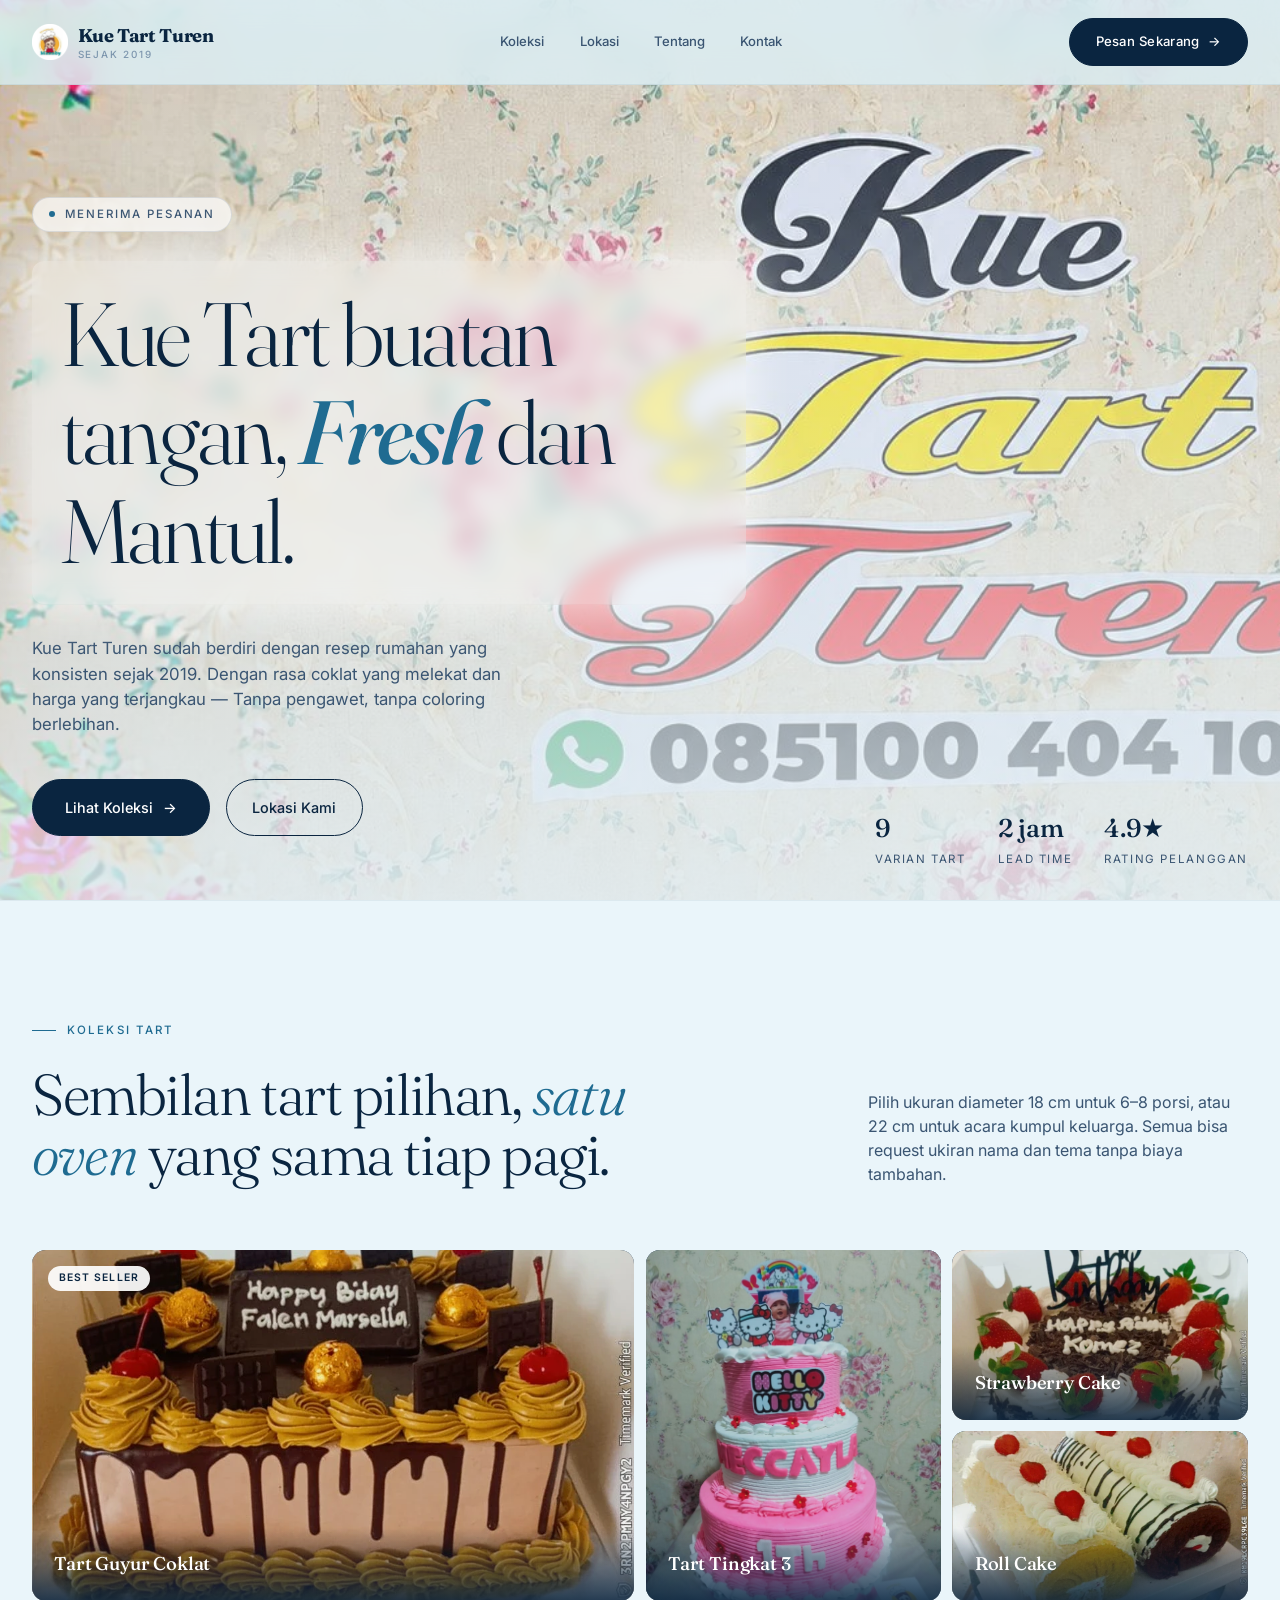
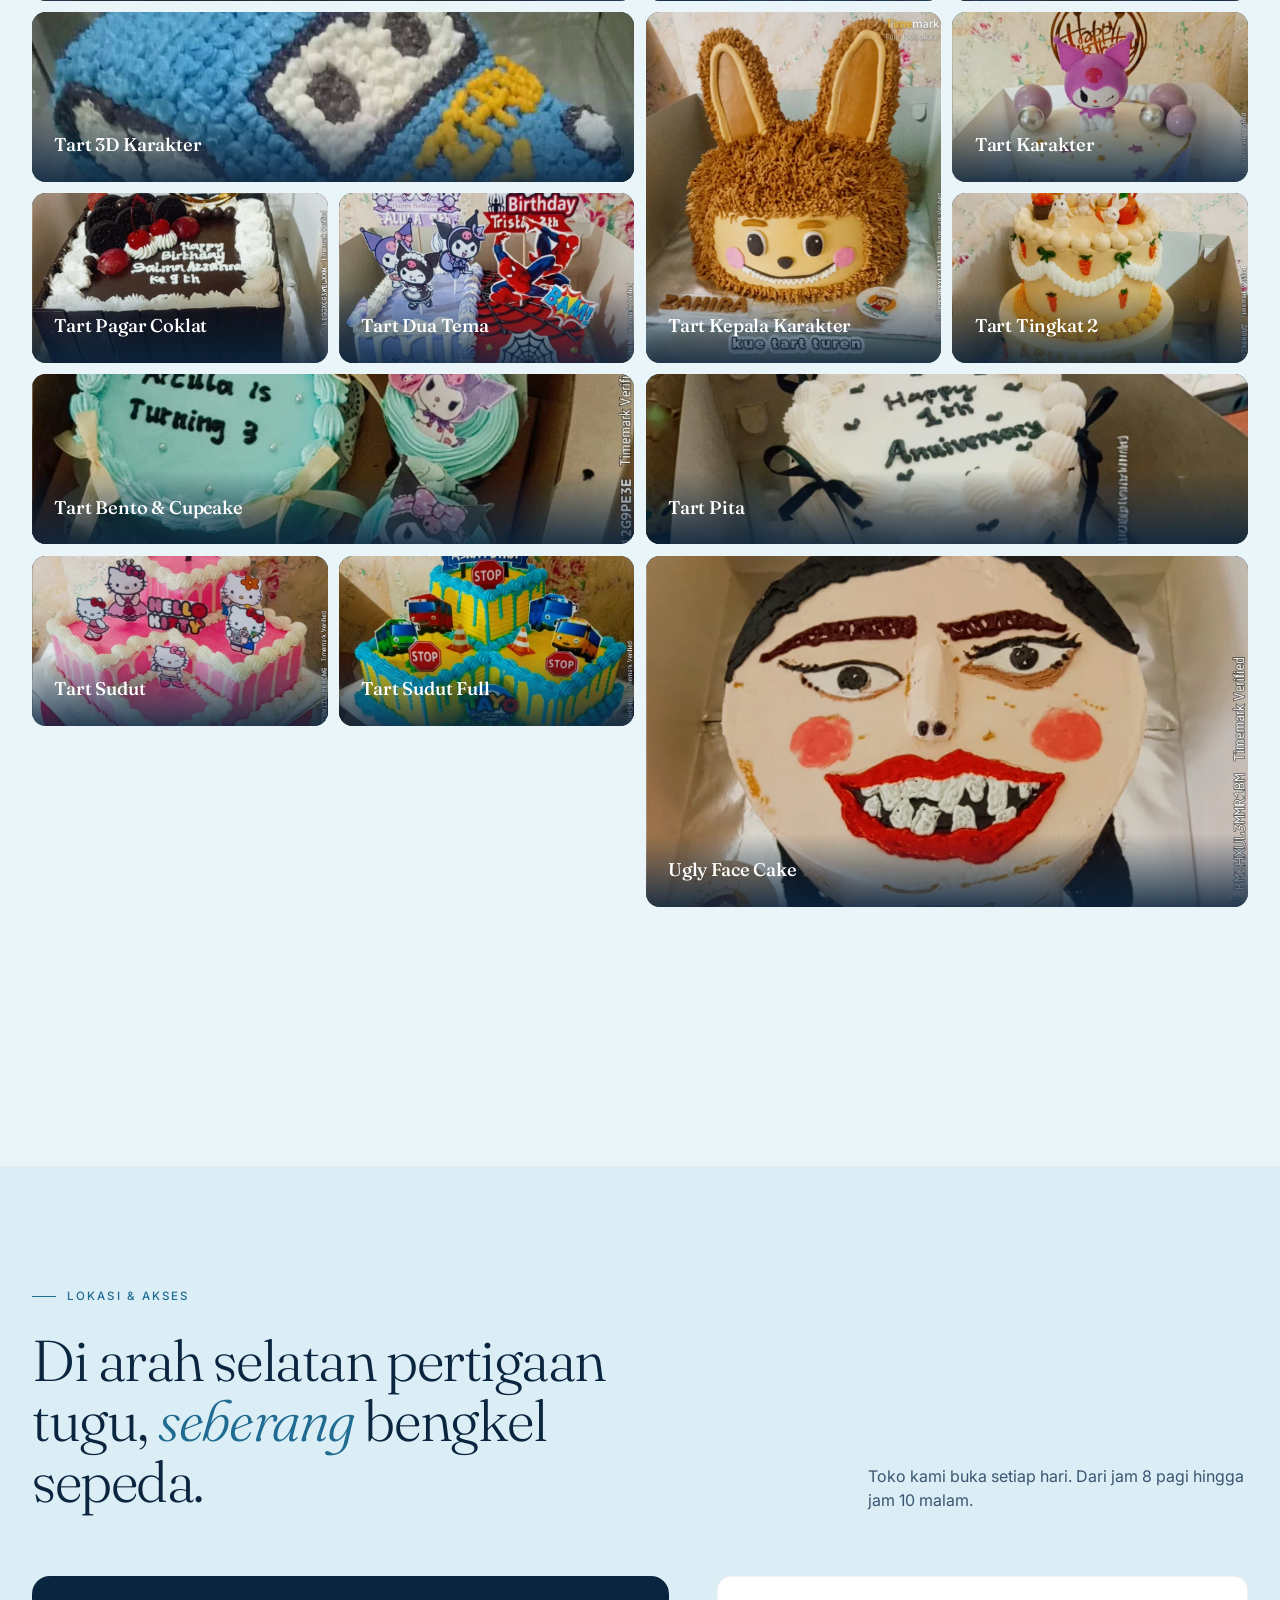
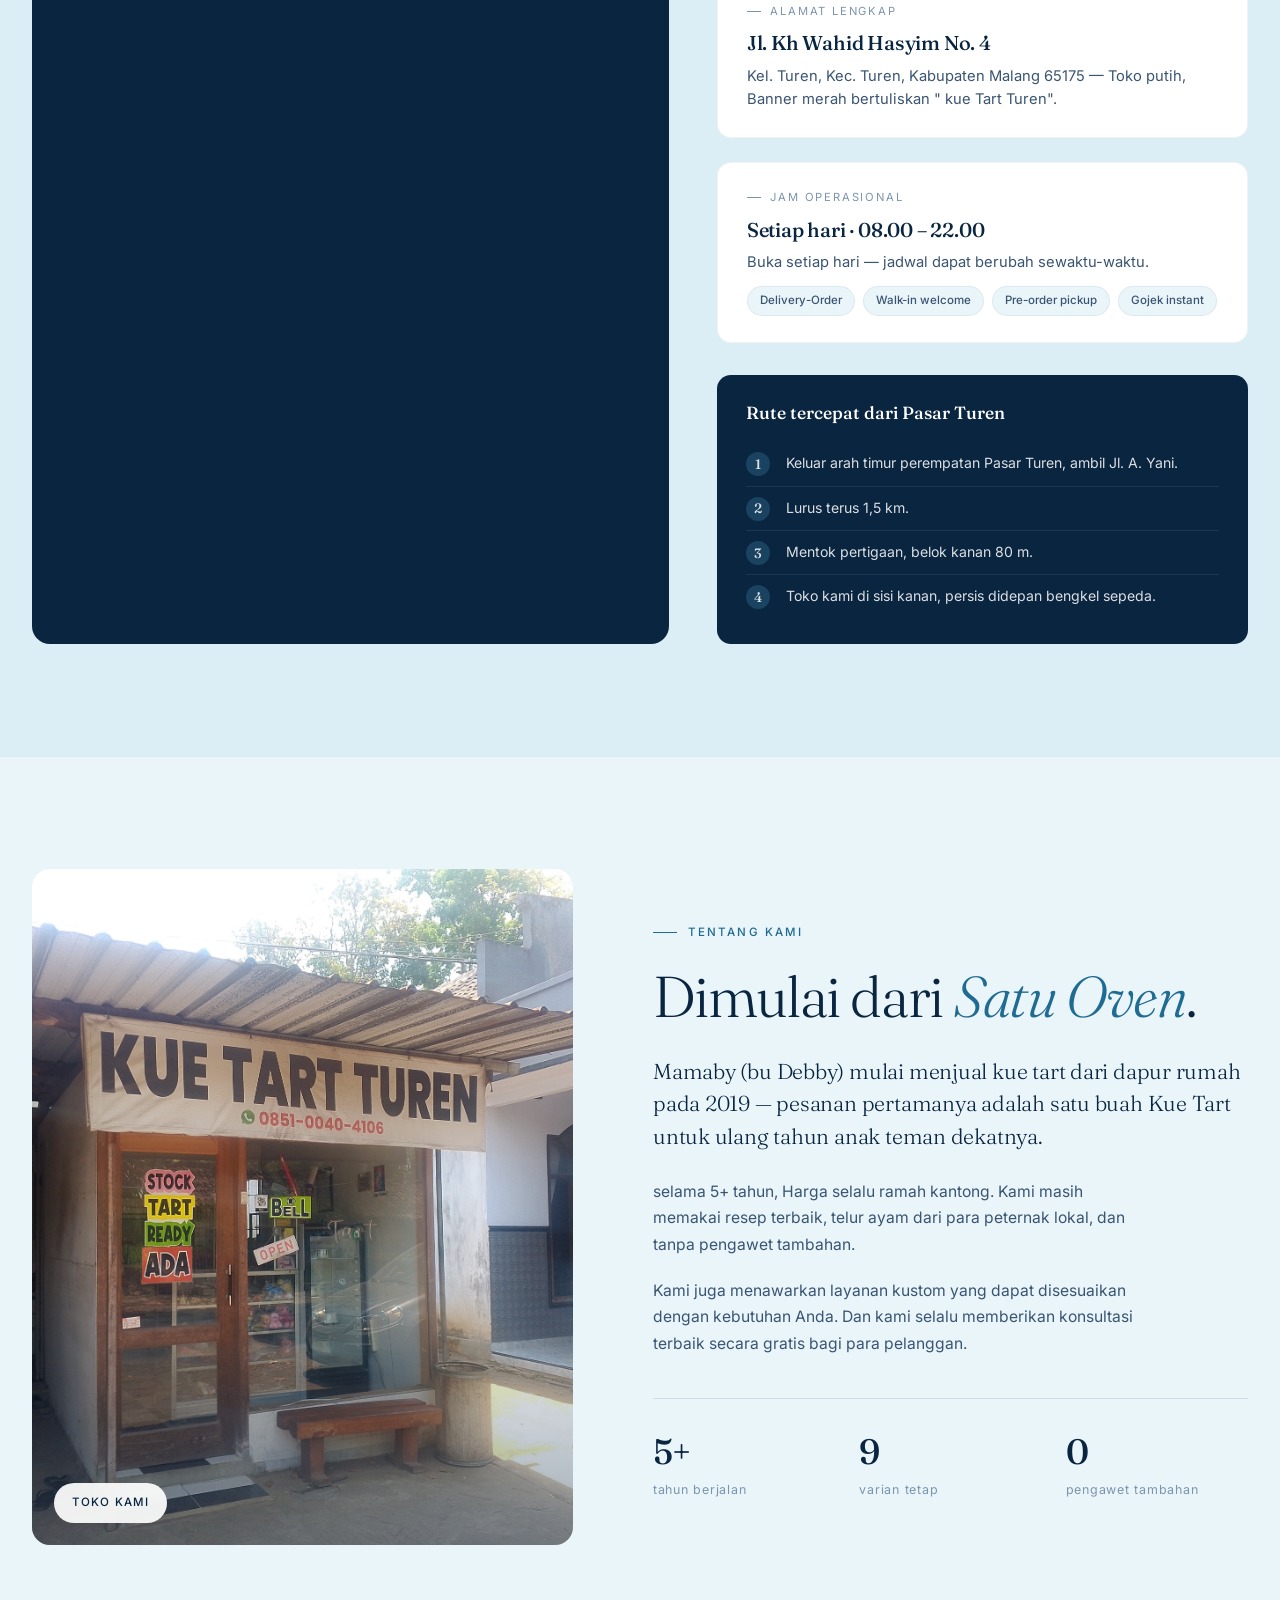
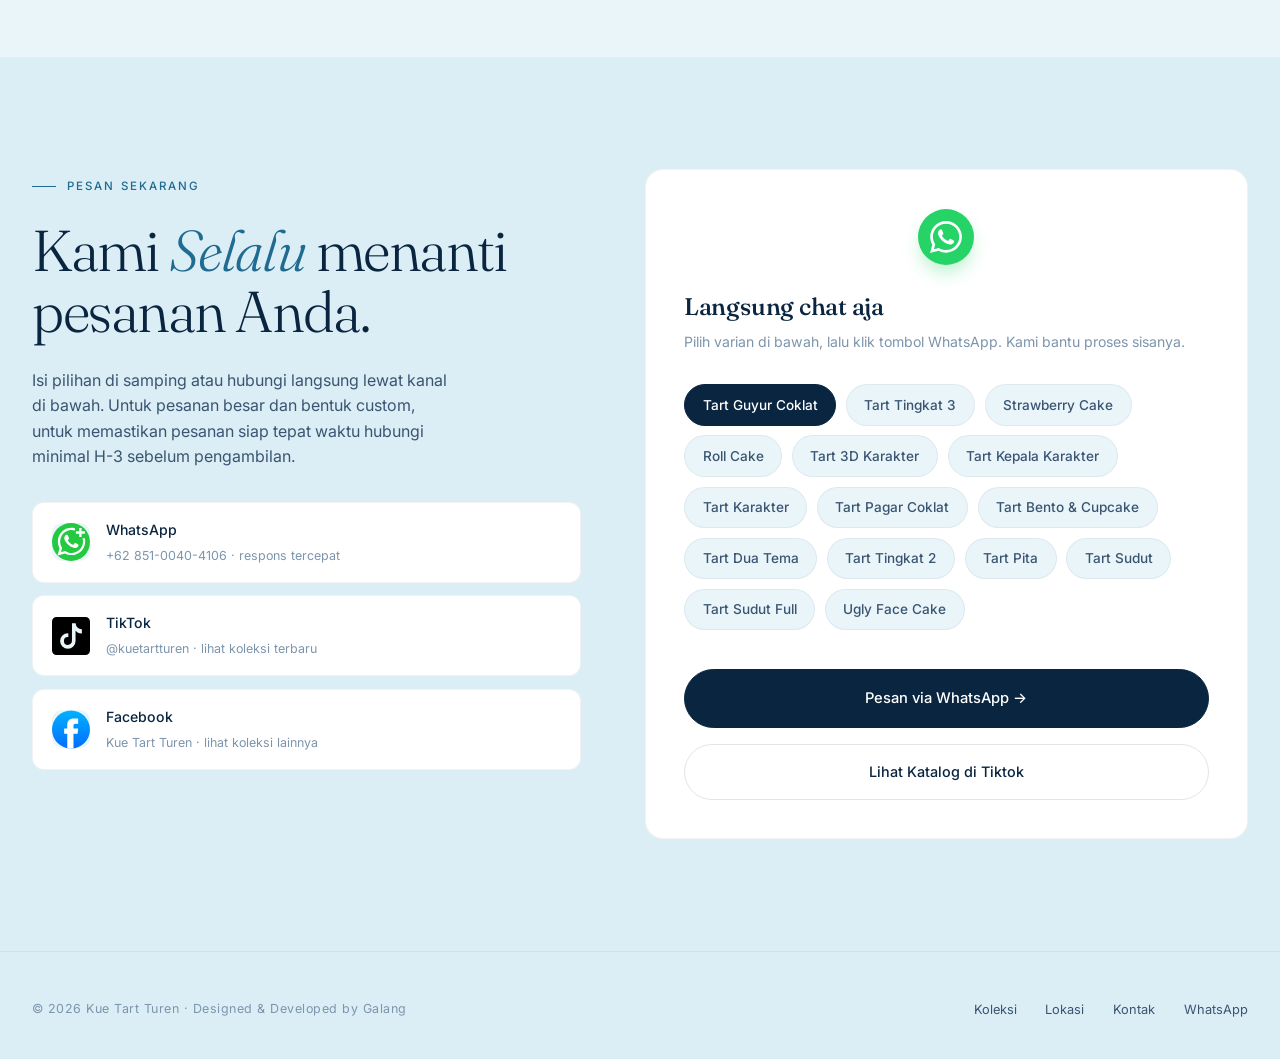
==== commit 76e9dda0: "footer update" ====
--- a/index.html
+++ b/index.html
@@ -81,7 +81,6 @@
         <img src="/asset/thumb/tartguyur.webp" alt="Tart Guyur Coklat">
         <div class="tile-info">
           <h2>Tart Guyur Coklat</h2>
-          
           <p class="desc">Tart dengan hiasan coklat leleh yang diguyur di atasnya, manis dan lembut.</p>
         </div>
       </div>
@@ -417,7 +416,7 @@
 <!-- FOOTER -->
 <footer>
   <div class="foot-wrap">
-    <small>© 2026 Kue Tart Turen · Jl. Kh Wahid Hasyim No. 4, Malang</small>
+    <small>© 2026 Kue Tart Turen · Designed & Developed by Galang</small>
     <div class="foot-links">
       <a href="#koleksi">Koleksi</a>
       <a href="#lokasi">Lokasi</a>
@@ -427,9 +426,14 @@
   </div>
 </footer>
 
-
+<!-- MODAL POPUP IMAGE -->
+<div class="modal-overlay" id="imgModal">
+  <div class="modal-content">
+    <div class="modal-close" id="modalClose">✕</div>
+    <img src="" id="modalImage" alt="Preview Kue Tart">
+    <div class="modal-caption" id="modalCaption"></div>
+  </div>
+</div>
 <script src="script.js"></script>
 </body>
-</script>
-</body>
 </html>
--- a/style.css
+++ b/style.css
@@ -663,6 +663,83 @@
   .foot-links{display:flex;gap:1.8rem;font-size:.8rem;color:var(--ink-soft)}
   .foot-links a{transition:color .3s var(--ease-q)}
   .foot-links a:hover{color:var(--ink)}
+
+    /* ============ MODAL POPUP IMAGE ============ */
+  .modal-overlay{
+    position:fixed; inset:0; z-index:9998;
+    background:rgba(10,37,64,.85);
+    backdrop-filter:blur(8px);
+    -webkit-backdrop-filter:blur(8px);
+    display:flex; align-items:center; justify-content:center;
+    padding:2rem;
+    opacity:0; visibility:hidden;
+    transition:opacity .4s var(--ease-e), visibility .4s var(--ease-e);
+  }
+  .modal-overlay.show{
+    opacity:1; visibility:visible;
+  }
+  .modal-content{
+    position:relative;
+    max-width:800px; width:100%;
+    background:var(--surface);
+    border-radius:18px;
+    overflow:hidden;
+    transform:scale(0.9) translateY(20px);
+    transition:transform .5s var(--ease-e);
+    box-shadow:0 30px 60px -20px rgba(0,0,0,.5);
+    max-height: 90vh;
+    display: flex;
+    flex-direction: column;
+  }
+  .modal-overlay.show .modal-content{
+    transform:scale(1) translateY(0);
+  }
+  .modal-content img{
+    width:100%; 
+    height:auto; 
+    max-height:60vh; /* Turunkan dari 80vh ke 60vh agar teks di bawahnya tidak terdesk */
+    object-fit:contain; 
+    background:var(--bg-2); 
+    display:block;
+  }
+  .modal-caption{
+    padding:1.5rem 2rem;
+    overflow-y:auto;
+  }
+  .modal-caption h4{
+    font-family:'Fraunces',serif; font-weight:500; font-size:1.5rem; margin-bottom:.5rem; color:var(--ink);
+  }
+  .modal-caption p{
+    color:var(--ink-soft); font-size:.95rem; line-height:1.6;
+  }
+
+  .modal-badge {
+    display: inline-block;
+    padding: .35rem .85rem;
+    border-radius: 999px;
+    background: var(--accent-deep);
+    color: #fff;
+    font-size: .65rem;
+    font-weight: 600;
+    letter-spacing: .12em;
+    text-transform: uppercase;
+    margin-bottom: 1rem;
+  }
+  .modal-close{
+    position:absolute; top:1rem; right:1rem;
+    width:40px; height:40px; border-radius:50%;
+    background:rgba(255,255,255,.95);
+    display:flex; align-items:center; justify-content:center;
+    cursor:pointer; font-size:1.1rem; color:var(--ink);
+    transition:transform .3s var(--ease-e);
+    z-index:5;
+    border: 1px solid var(--line-soft);
+  }
+  .modal-close:hover{
+    transform:rotate(90deg) scale(1.1);
+    background: var(--ink);
+    color: #fff;
+  }
 
   /* ============ RESPONSIVE ============ */
   @media (max-width:920px){
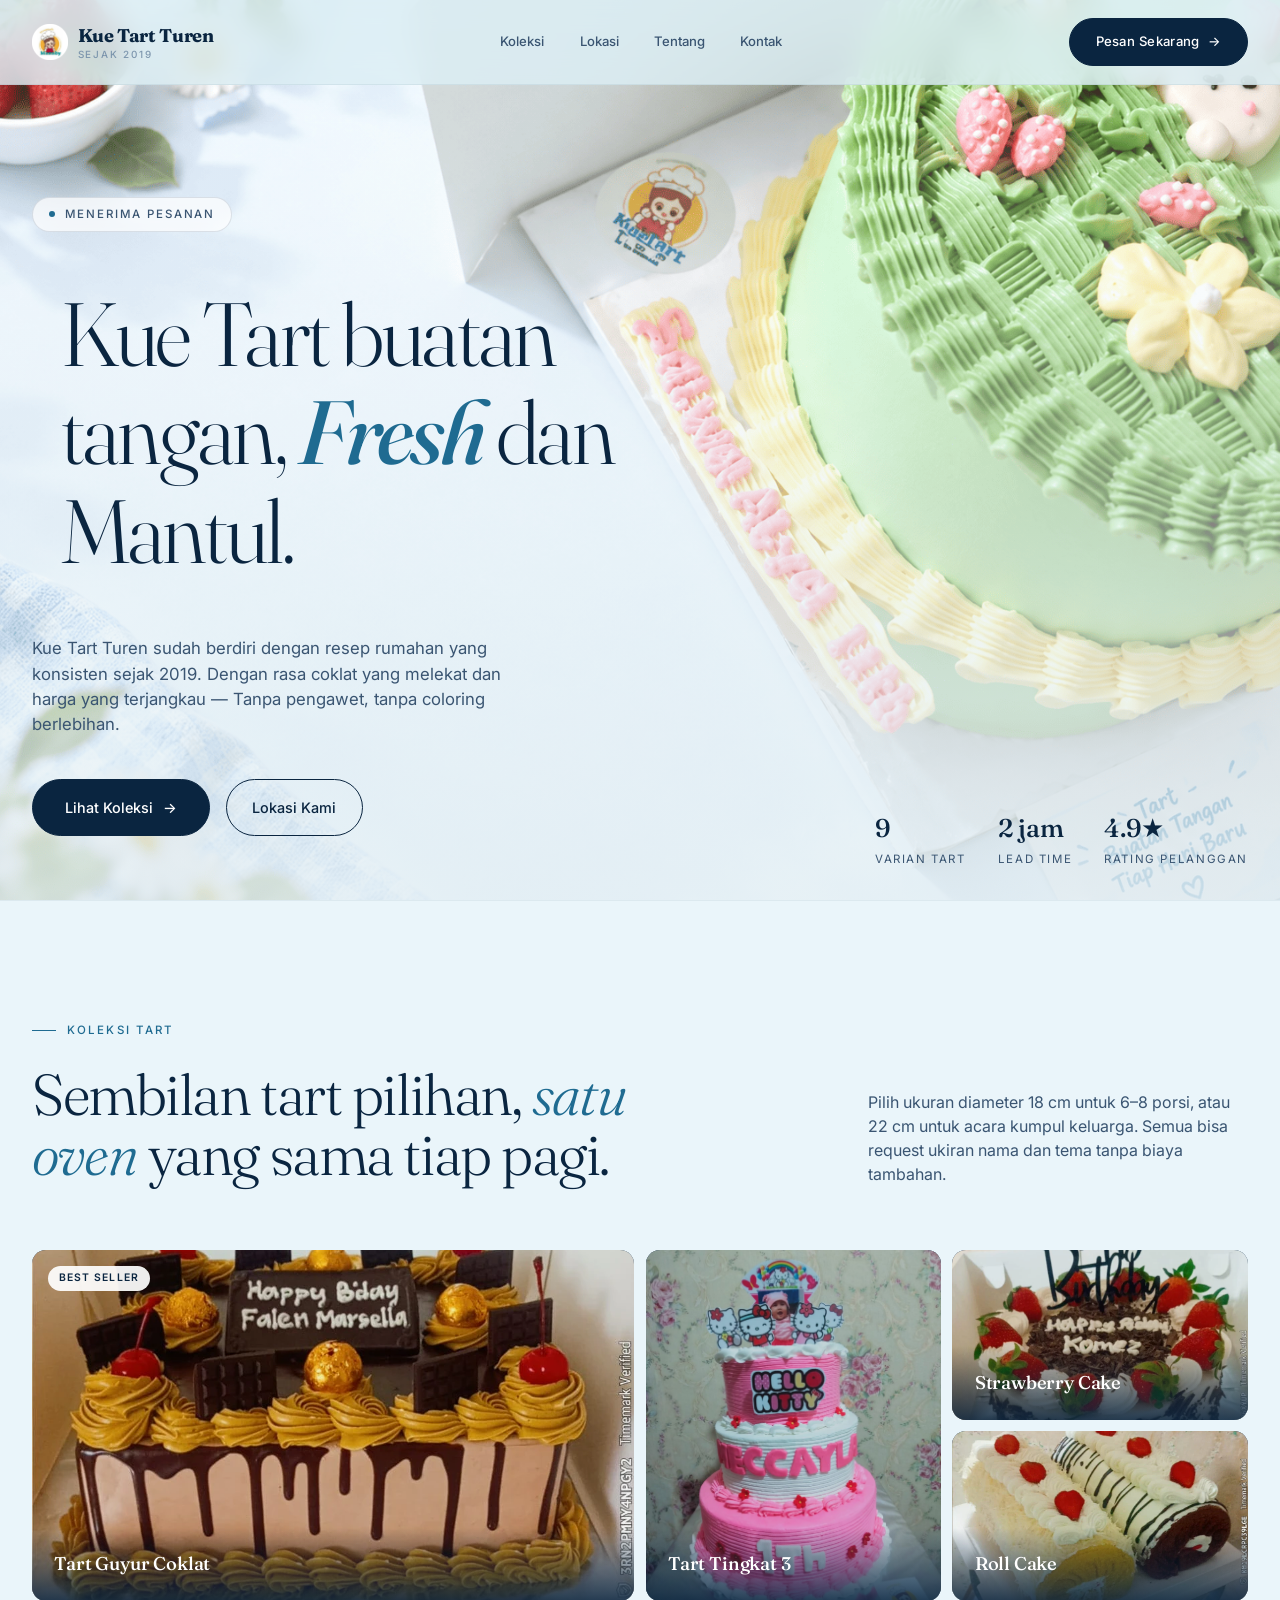
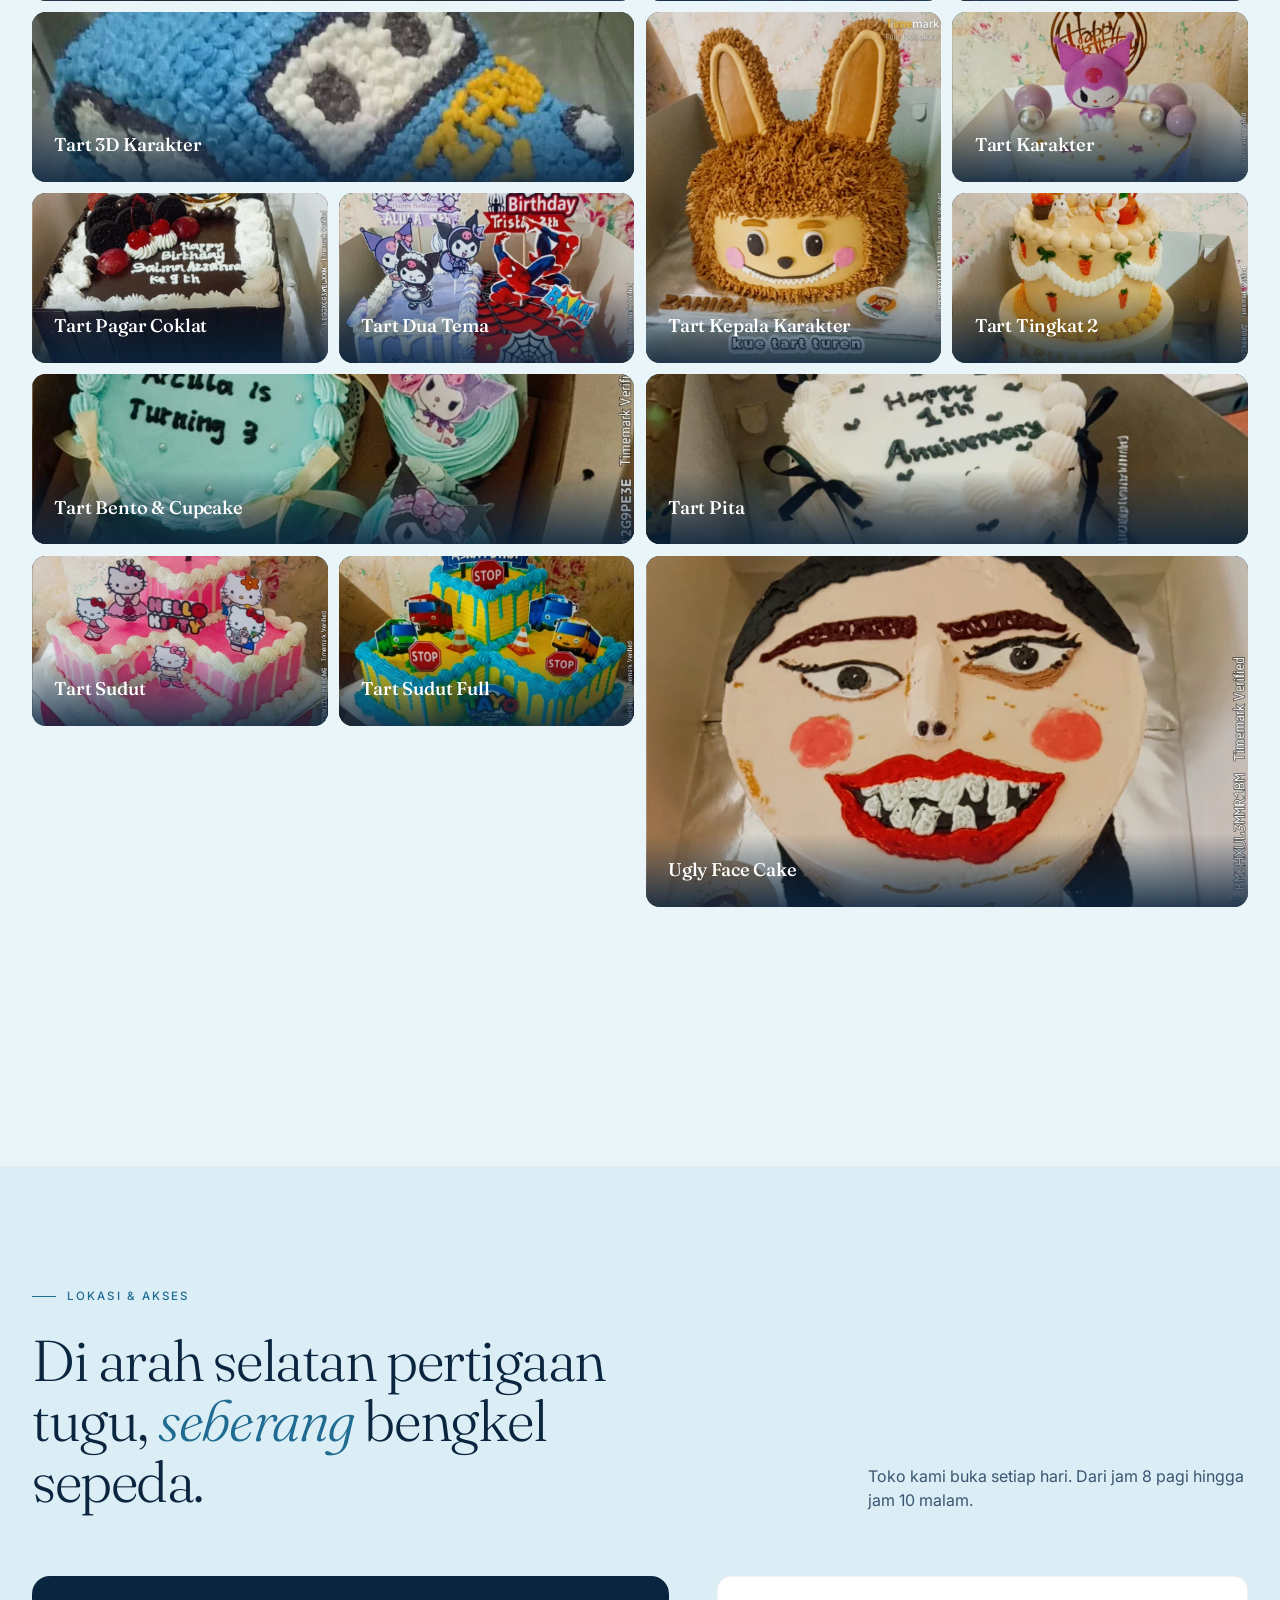
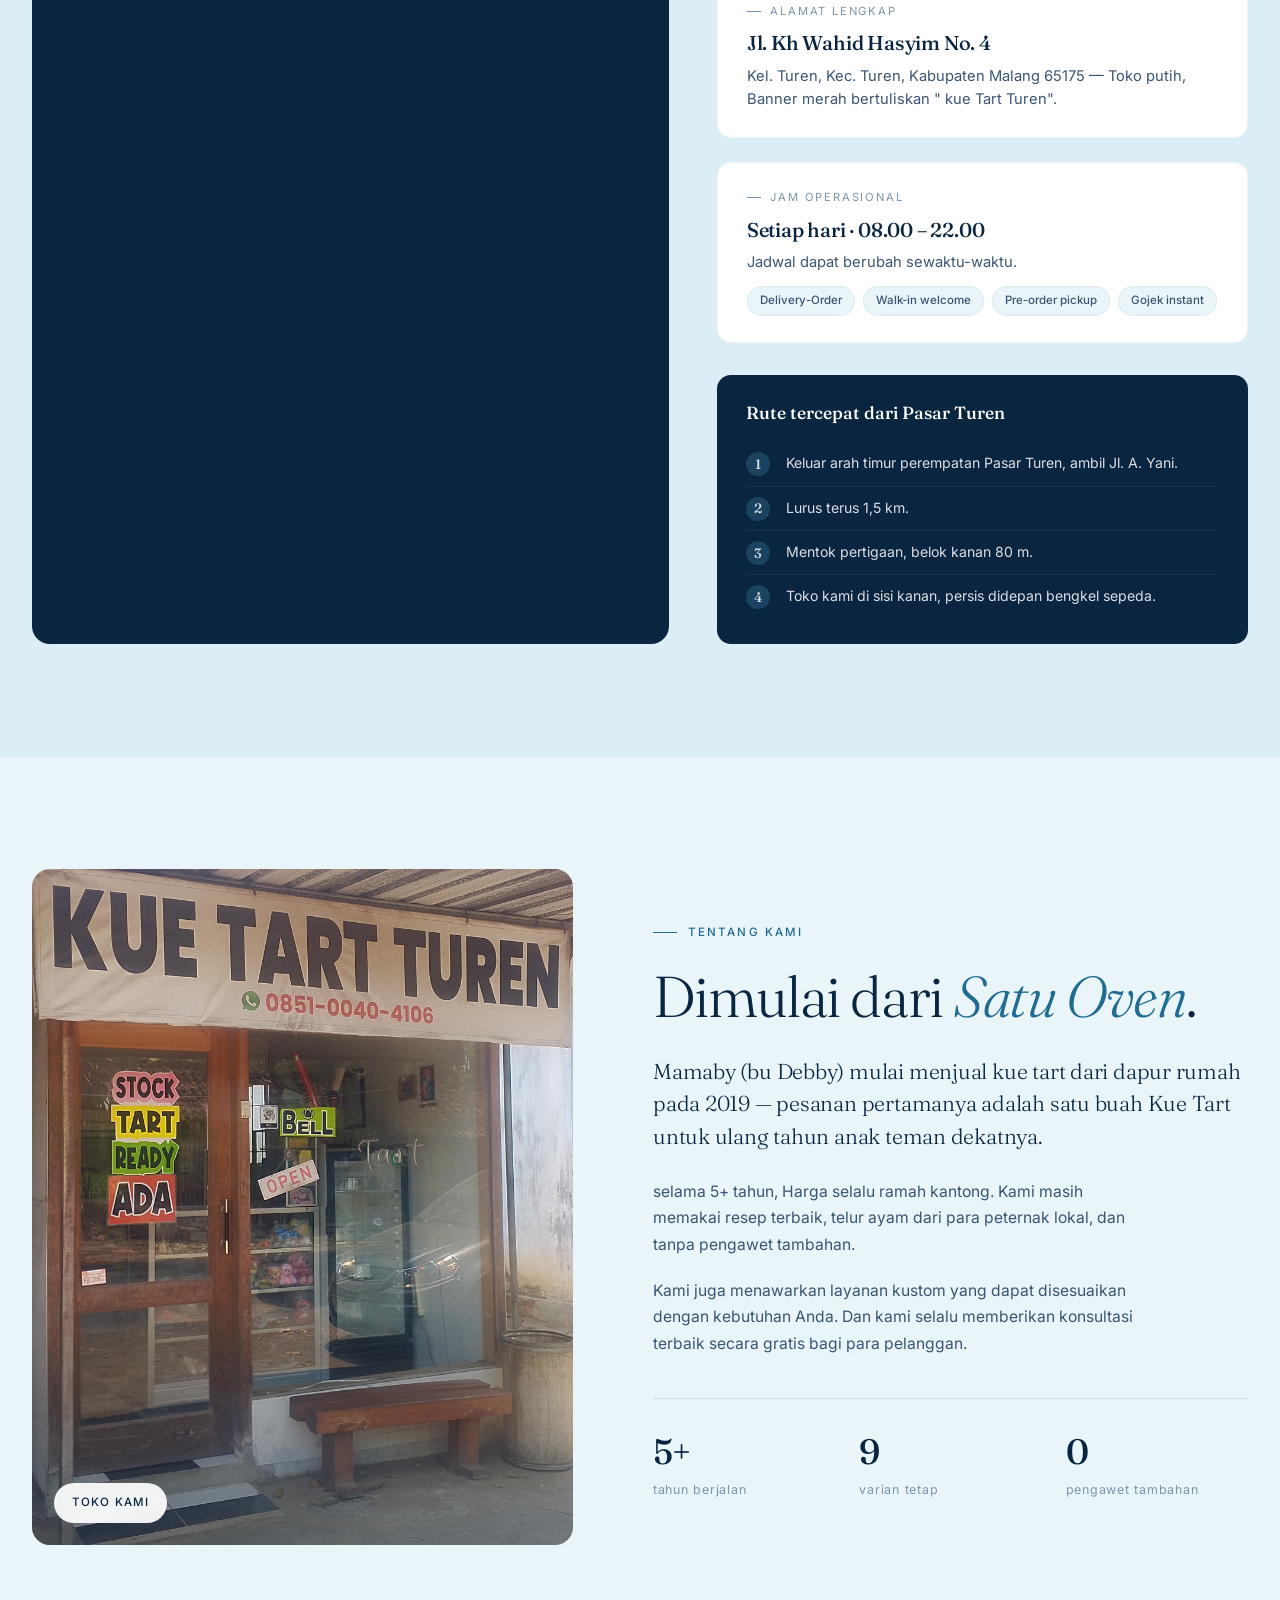
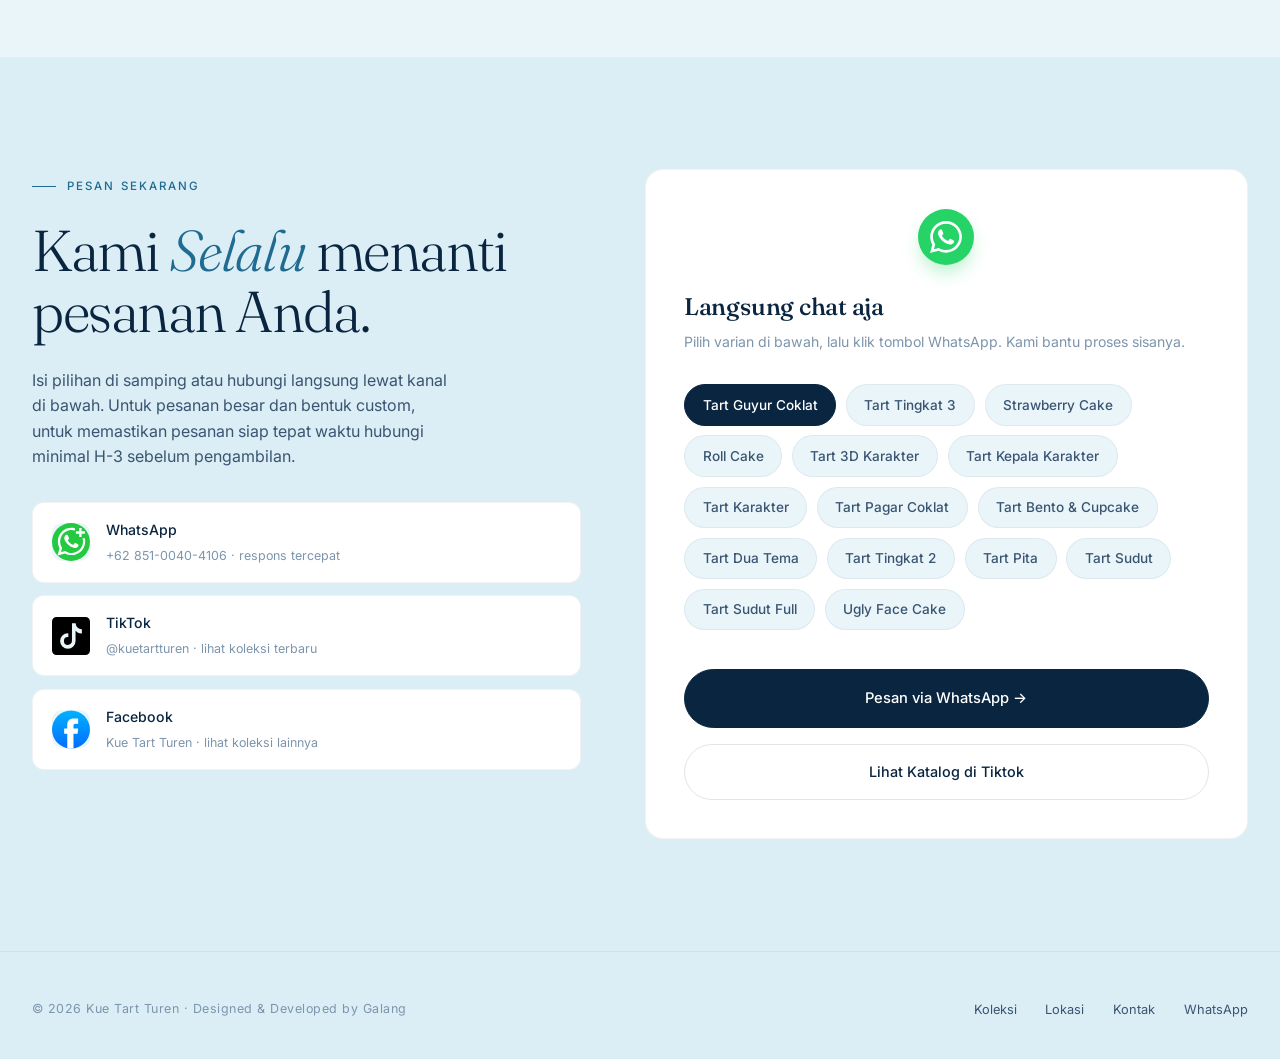
==== commit dbd8002b: "image tokokami and hero update" ====
--- a/index.html
+++ b/index.html
@@ -1,6 +1,7 @@
 <!DOCTYPE html>
 <html lang="id">
 <head>
+<meta name="description" content="Kue Tart Turen adalah toko kue tart di Turen, Malang. Harga bersahabat, Menyediakan berbagai varian kue tart buatan tangan, fresh, dan tanpa pengawet. Pesan sekarang untuk acara spesial Anda!">
 <meta charset="UTF-8">
 <meta name="viewport" content="width=device-width, initial-scale=1.0">
 <link rel="icon" href="asset/logo.webp" type="image/webp">
@@ -248,7 +249,7 @@
         <div class="info-row">
           <div class="label">Jam operasional</div>
           <h4>Setiap hari · 08.00 – 22.00</h4>
-          <p>Buka setiap hari — jadwal dapat berubah sewaktu-waktu.</p>
+          <p>Jadwal dapat berubah sewaktu-waktu.</p>
           <div class="pill-row">
             <span class="pill">Delivery-Order</span>
             <span class="pill">Walk-in welcome</span>
--- a/style.css
+++ b/style.css
@@ -178,11 +178,12 @@
     width:fit-content;
     
     /* Efek kaca & fading langsung di elemen h1 */
+/*     
     background:rgba(255, 255, 255, 0.45);
     border-radius:12px;
     backdrop-filter:blur(10px);
     -webkit-backdrop-filter:blur(10px);
-    box-shadow: 0 0 40px 10px rgba(255, 255, 255, 0.55);
+    box-shadow: 0 0 40px 10px rgba(255, 255, 255, 0.55); */
   }
 
   .hero h1 em{font-style:italic;font-weight:500;color:var(--accent-deep)}
